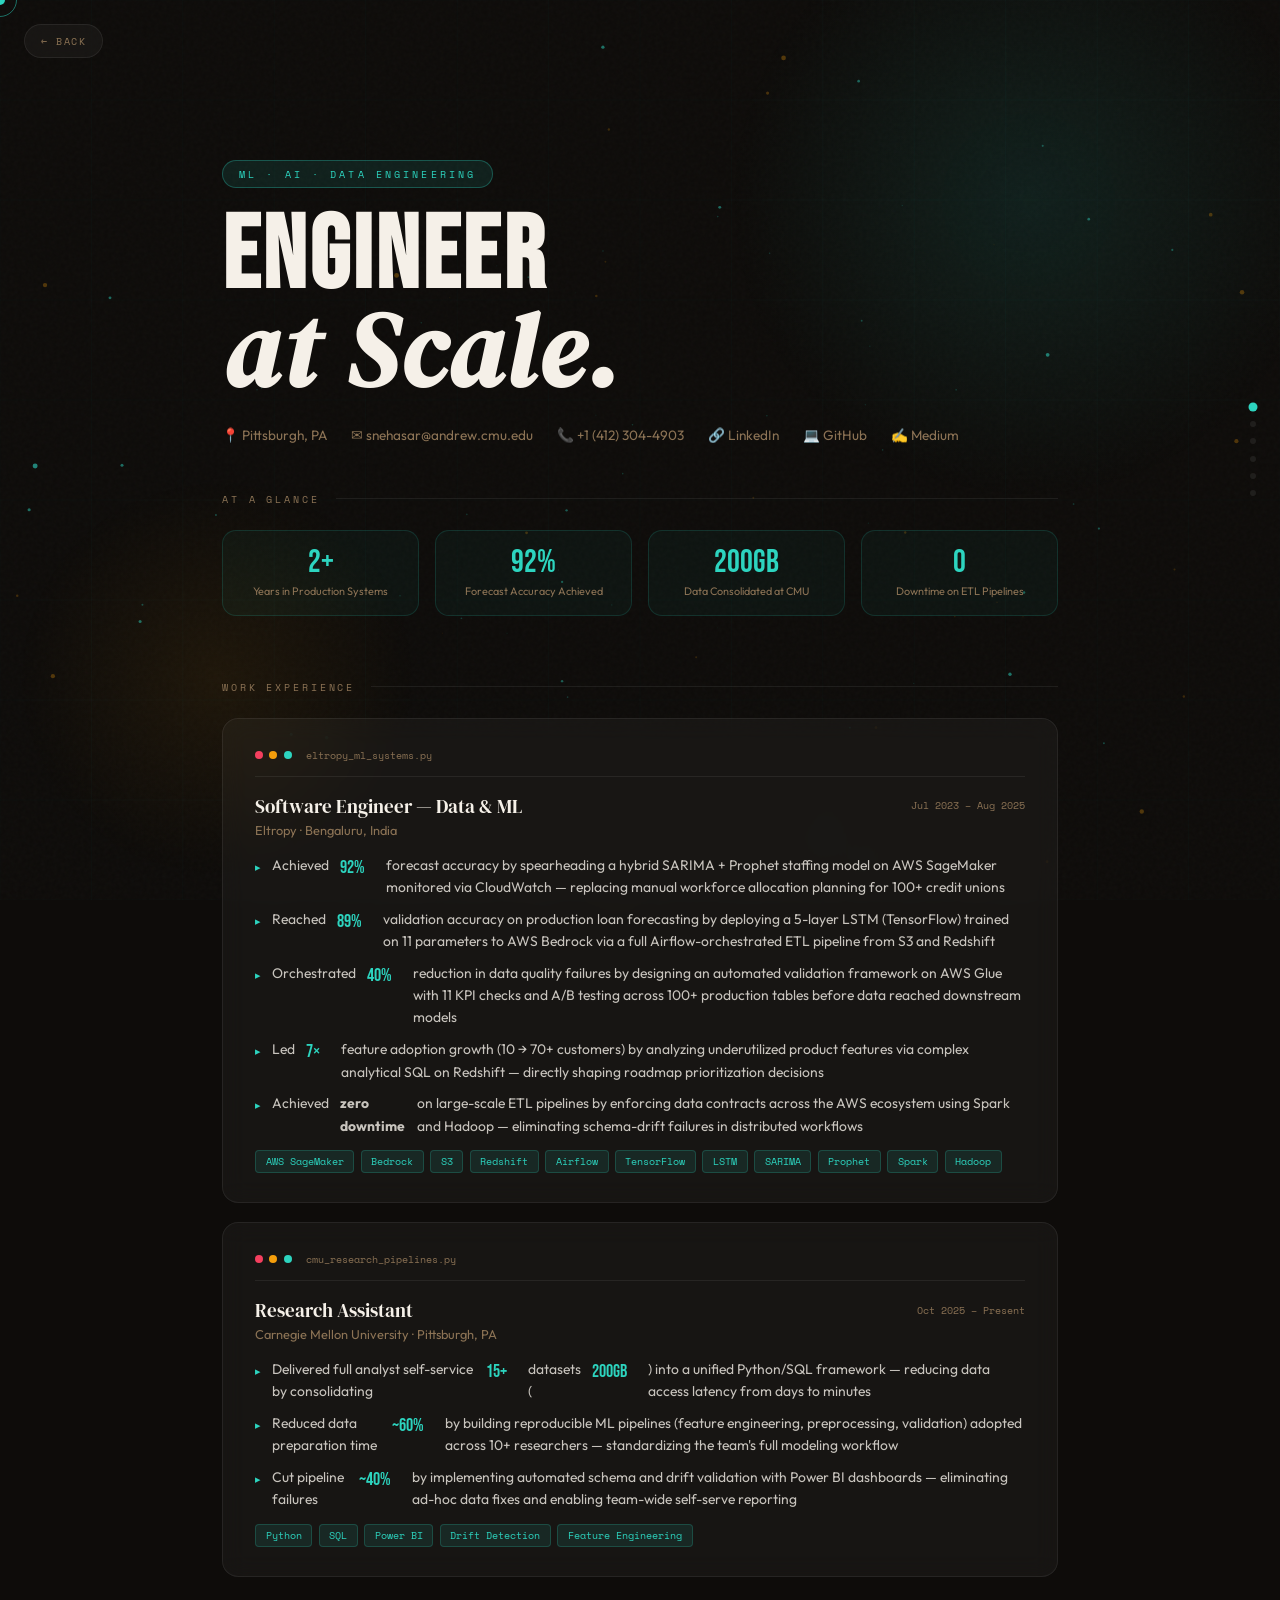
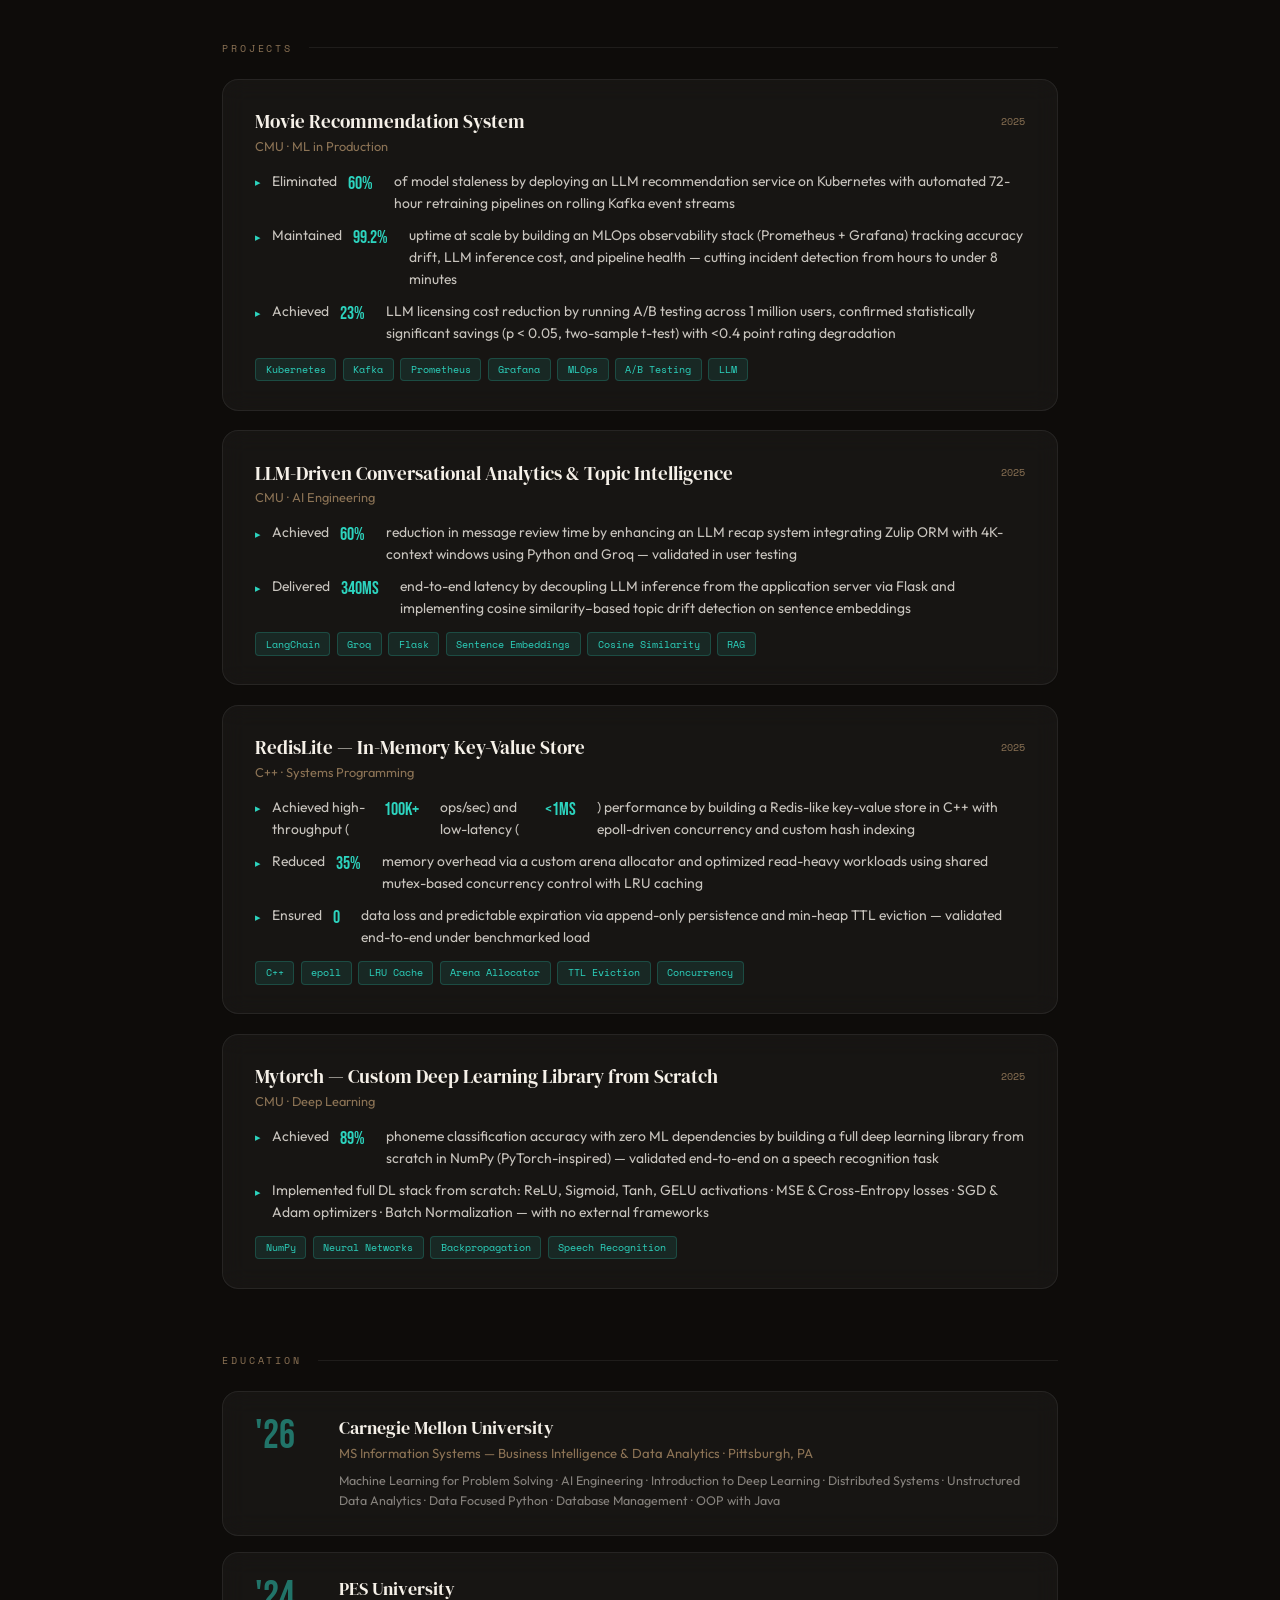
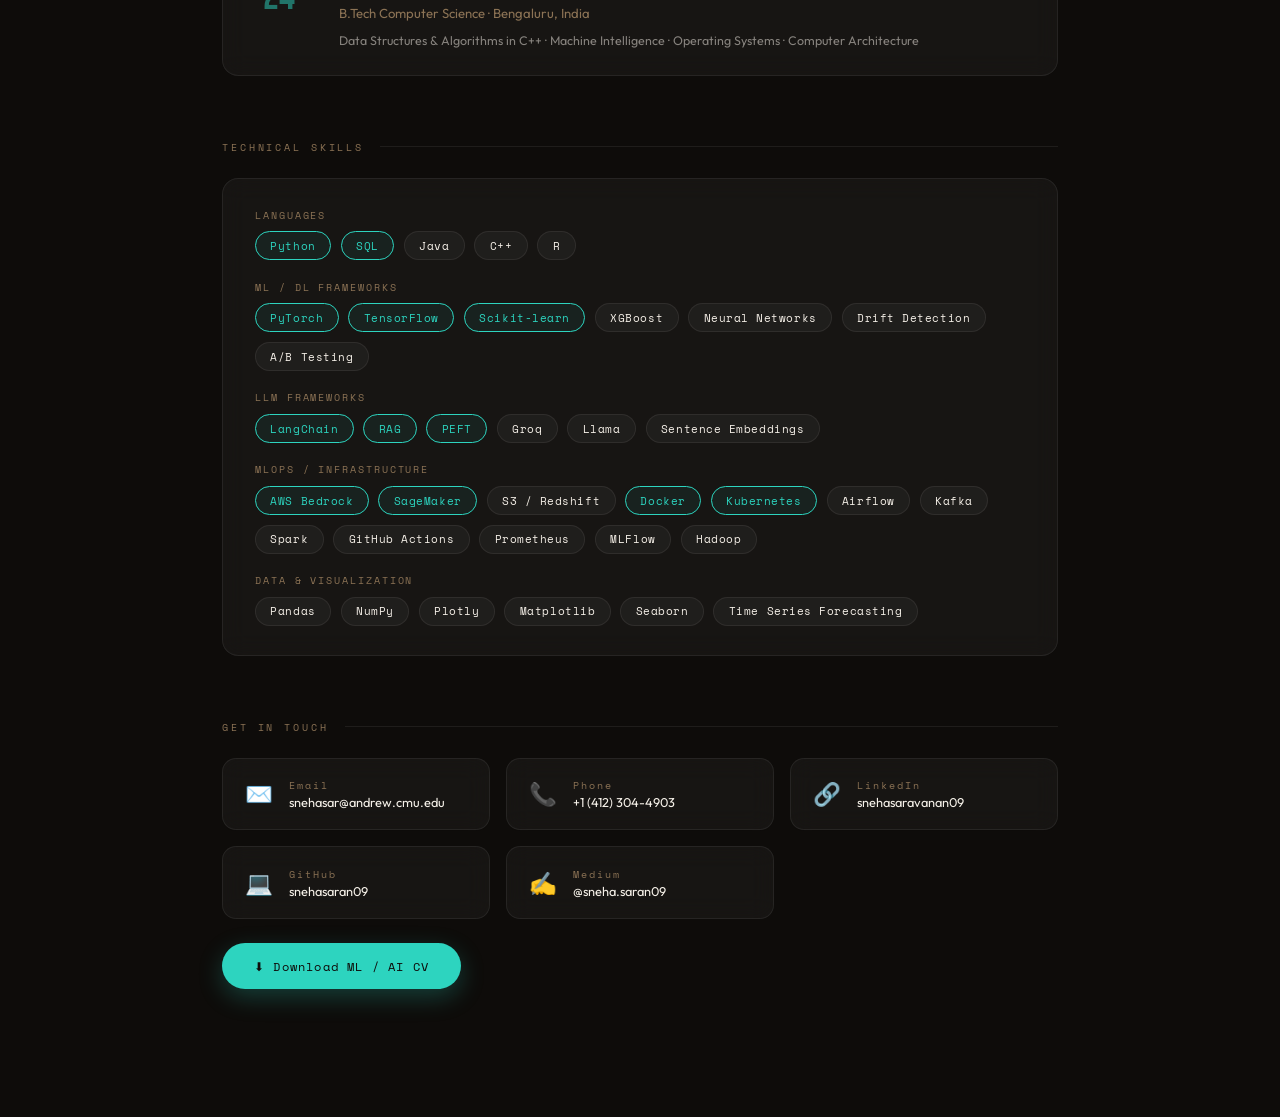
==== ml.html @ 9f6266c5 "Initial commit of my portfolio and the related files" ====
<!DOCTYPE html>
<html lang="en">
<head>
  <meta charset="UTF-8" />
  <meta name="viewport" content="width=device-width, initial-scale=1.0" />
  <title>Sneha Saravanan — ML / AI / Data</title>
  <link rel="preconnect" href="https://fonts.googleapis.com">
  <link href="https://fonts.googleapis.com/css2?family=Bebas+Neue&family=DM+Serif+Display:ital@0;1&family=Space+Mono:wght@400;700&family=Outfit:wght@300;400;500;600&display=swap" rel="stylesheet">
  <link rel="stylesheet" href="css/shared.css">
  <style>
    :root {
      --accent: #2DD4BF;
      --accent-bg: rgba(45,212,191,0.07);
      --accent-glow: rgba(45,212,191,0.2);
    }
    .cursor { background: var(--accent); }
    .cursor-ring { color: var(--accent); }
    .back-btn:hover { color: var(--accent); border-color: var(--accent); }
    .hero-meta a:hover { color: var(--accent); }
    .contact-card:hover { border-color: var(--accent); box-shadow: 0 8px 30px var(--accent-glow); }
    .card:hover { border-color: rgba(45,212,191,0.2); box-shadow: 0 12px 40px rgba(45,212,191,0.07); }
    .page-tag { background: rgba(45,212,191,0.1); color: var(--accent); border: 1px solid rgba(45,212,191,0.3); }
    .download-btn { background: var(--accent); color: #0E0C0A; box-shadow: 0 8px 24px rgba(45,212,191,0.25); }
    .download-btn:hover { box-shadow: 0 16px 40px rgba(45,212,191,0.35); }

    /* Code-style badges */
    .tech-tag {
      font-family: 'Space Mono', monospace;
      font-size: 0.62rem; padding: 0.2rem 0.6rem;
      border-radius: 4px;
      background: rgba(45,212,191,0.1);
      color: var(--accent);
      border: 1px solid rgba(45,212,191,0.2);
    }
    .tech-tags { display: flex; flex-wrap: wrap; gap: 0.4rem; margin-top: 0.8rem; }

    /* Stat row */
    .stat-row { display: flex; flex-wrap: wrap; gap: 1rem; margin-bottom: 1.5rem; }
    .stat-box {
      flex: 1; min-width: 110px;
      padding: 1rem 1.2rem;
      border: 1px solid rgba(45,212,191,0.15);
      border-radius: 14px;
      background: rgba(45,212,191,0.04);
      text-align: center;
    }
    .stat-num { font-family: 'Bebas Neue', sans-serif; font-size: 2rem; color: var(--accent); line-height: 1; }
    .stat-lbl { font-size: 0.68rem; color: var(--warm-mid); margin-top: 0.3rem; line-height: 1.4; }

    /* Terminal-style card header */
    .terminal-bar {
      display: flex; align-items: center; gap: 0.4rem;
      margin-bottom: 1rem; padding-bottom: 0.8rem;
      border-bottom: 1px solid var(--glass-border);
    }
    .t-dot { width: 8px; height: 8px; border-radius: 50%; }
    .t-dot.r { background: #F43F5E; }
    .t-dot.y { background: #F59E0B; }
    .t-dot.g { background: #2DD4BF; }
    .t-label { font-family: 'Space Mono', monospace; font-size: 0.62rem; color: var(--warm-mid); margin-left: 0.5rem; }

    /* Accuracy bar */
    .accuracy-bar {
      margin-top: 0.6rem;
      display: flex; align-items: center; gap: 0.8rem;
    }
    .bar-track {
      flex: 1; height: 4px; border-radius: 100px;
      background: rgba(255,255,255,0.06); overflow: hidden;
    }
    .bar-fill {
      height: 100%; border-radius: 100px;
      background: linear-gradient(90deg, #2DD4BF, #F59E0B);
      animation: fillBar 1.5s 0.5s both;
    }
    @keyframes fillBar { from { width: 0%; } }
    .bar-pct { font-family: 'Bebas Neue', sans-serif; font-size: 1.1rem; color: var(--accent); white-space: nowrap; }
  </style>
</head>
<body>

<div class="cursor" id="cursor"></div>
<div class="cursor-ring" id="cursor-ring"></div>
<canvas id="bg-canvas"></canvas>
<div class="noise"></div>

<a href="index.html" class="back-btn">← Back</a>

<nav class="page-nav" id="page-nav">
  <div class="nav-dot active" data-section="hero"></div>
  <div class="nav-dot" data-section="experience"></div>
  <div class="nav-dot" data-section="projects"></div>
  <div class="nav-dot" data-section="education"></div>
  <div class="nav-dot" data-section="skills"></div>
  <div class="nav-dot" data-section="contact"></div>
</nav>

<main>

  <!-- HERO -->
  <section id="hero" class="page-hero">
    <span class="page-tag">ML · AI · Data Engineering</span>
    <h1>Engineer<br/><em>at Scale.</em></h1>
    <div class="hero-meta">
      <span>📍 Pittsburgh, PA</span>
      <a href="mailto:snehasar@andrew.cmu.edu">✉ snehasar@andrew.cmu.edu</a>
      <a href="tel:+14123044903">📞 +1 (412) 304-4903</a>
      <a href="https://www.linkedin.com/in/snehasaravanan09/" target="_blank">🔗 LinkedIn</a>
      <a href="https://github.com/snehasaran09" target="_blank">💻 GitHub</a>
      <a href="https://medium.com/@sneha.saran09" target="_blank">✍️ Medium</a>
    </div>
  </section>

  <!-- SNAPSHOT -->
  <section class="section observe">
    <div class="section-label">At a Glance</div>
    <div class="stat-row">
      <div class="stat-box"><div class="stat-num">2+</div><div class="stat-lbl">Years in Production Systems</div></div>
      <div class="stat-box"><div class="stat-num">92%</div><div class="stat-lbl">Forecast Accuracy Achieved</div></div>
      <div class="stat-box"><div class="stat-num">200GB</div><div class="stat-lbl">Data Consolidated at CMU</div></div>
      <div class="stat-box"><div class="stat-num">0</div><div class="stat-lbl">Downtime on ETL Pipelines</div></div>
    </div>
  </section>

  <!-- EXPERIENCE -->
  <section id="experience" class="section observe">
    <div class="section-label">Work Experience</div>

    <div class="card">
      <div class="terminal-bar">
        <div class="t-dot r"></div><div class="t-dot y"></div><div class="t-dot g"></div>
        <span class="t-label">eltropy_ml_systems.py</span>
      </div>
      <div class="card-header">
        <div>
          <div class="card-title">Software Engineer — Data & ML</div>
          <div class="card-sub">Eltropy · Bengaluru, India</div>
        </div>
        <div class="card-date">Jul 2023 – Aug 2025</div>
      </div>
      <ul>
        <li>Achieved <span class="metric">92%</span> forecast accuracy by spearheading a hybrid SARIMA + Prophet staffing model on AWS SageMaker monitored via CloudWatch — replacing manual workforce allocation planning for 100+ credit unions</li>
        <li>Reached <span class="metric">89%</span> validation accuracy on production loan forecasting by deploying a 5-layer LSTM (TensorFlow) trained on 11 parameters to AWS Bedrock via a full Airflow-orchestrated ETL pipeline from S3 and Redshift</li>
        <li>Orchestrated <span class="metric">40%</span> reduction in data quality failures by designing an automated validation framework on AWS Glue with 11 KPI checks and A/B testing across 100+ production tables before data reached downstream models</li>
        <li>Led <span class="metric">7×</span> feature adoption growth (10 → 70+ customers) by analyzing underutilized product features via complex analytical SQL on Redshift — directly shaping roadmap prioritization decisions</li>
        <li>Achieved <strong>zero downtime</strong> on large-scale ETL pipelines by enforcing data contracts across the AWS ecosystem using Spark and Hadoop — eliminating schema-drift failures in distributed workflows</li>
      </ul>
      <div class="tech-tags">
        <span class="tech-tag">AWS SageMaker</span>
        <span class="tech-tag">Bedrock</span>
        <span class="tech-tag">S3</span>
        <span class="tech-tag">Redshift</span>
        <span class="tech-tag">Airflow</span>
        <span class="tech-tag">TensorFlow</span>
        <span class="tech-tag">LSTM</span>
        <span class="tech-tag">SARIMA</span>
        <span class="tech-tag">Prophet</span>
        <span class="tech-tag">Spark</span>
        <span class="tech-tag">Hadoop</span>
      </div>
    </div>

    <div class="card">
      <div class="terminal-bar">
        <div class="t-dot r"></div><div class="t-dot y"></div><div class="t-dot g"></div>
        <span class="t-label">cmu_research_pipelines.py</span>
      </div>
      <div class="card-header">
        <div>
          <div class="card-title">Research Assistant</div>
          <div class="card-sub">Carnegie Mellon University · Pittsburgh, PA</div>
        </div>
        <div class="card-date">Oct 2025 – Present</div>
      </div>
      <ul>
        <li>Delivered full analyst self-service by consolidating <span class="metric">15+</span> datasets (<span class="metric">200GB</span>) into a unified Python/SQL framework — reducing data access latency from days to minutes</li>
        <li>Reduced data preparation time <span class="metric">~60%</span> by building reproducible ML pipelines (feature engineering, preprocessing, validation) adopted across 10+ researchers — standardizing the team's full modeling workflow</li>
        <li>Cut pipeline failures <span class="metric">~40%</span> by implementing automated schema and drift validation with Power BI dashboards — eliminating ad-hoc data fixes and enabling team-wide self-serve reporting</li>
      </ul>
      <div class="tech-tags">
        <span class="tech-tag">Python</span>
        <span class="tech-tag">SQL</span>
        <span class="tech-tag">Power BI</span>
        <span class="tech-tag">Drift Detection</span>
        <span class="tech-tag">Feature Engineering</span>
      </div>
    </div>
  </section>

  <!-- PROJECTS -->
  <section id="projects" class="section observe">
    <div class="section-label">Projects</div>

    <div class="card">
      <div class="card-header">
        <div>
          <div class="card-title">Movie Recommendation System</div>
          <div class="card-sub">CMU · ML in Production</div>
        </div>
        <div class="card-date">2025</div>
      </div>
      <ul>
        <li>Eliminated <span class="metric">60%</span> of model staleness by deploying an LLM recommendation service on Kubernetes with automated 72-hour retraining pipelines on rolling Kafka event streams</li>
        <li>Maintained <span class="metric">99.2%</span> uptime at scale by building an MLOps observability stack (Prometheus + Grafana) tracking accuracy drift, LLM inference cost, and pipeline health — cutting incident detection from hours to under 8 minutes</li>
        <li>Achieved <span class="metric">23%</span> LLM licensing cost reduction by running A/B testing across 1 million users, confirmed statistically significant savings (p &lt; 0.05, two-sample t-test) with &lt;0.4 point rating degradation</li>
      </ul>
      <div class="tech-tags">
        <span class="tech-tag">Kubernetes</span>
        <span class="tech-tag">Kafka</span>
        <span class="tech-tag">Prometheus</span>
        <span class="tech-tag">Grafana</span>
        <span class="tech-tag">MLOps</span>
        <span class="tech-tag">A/B Testing</span>
        <span class="tech-tag">LLM</span>
      </div>
    </div>

    <div class="card">
      <div class="card-header">
        <div>
          <div class="card-title">LLM-Driven Conversational Analytics & Topic Intelligence</div>
          <div class="card-sub">CMU · AI Engineering</div>
        </div>
        <div class="card-date">2025</div>
      </div>
      <ul>
        <li>Achieved <span class="metric">60%</span> reduction in message review time by enhancing an LLM recap system integrating Zulip ORM with 4K-context windows using Python and Groq — validated in user testing</li>
        <li>Delivered <span class="metric">340ms</span> end-to-end latency by decoupling LLM inference from the application server via Flask and implementing cosine similarity–based topic drift detection on sentence embeddings</li>
      </ul>
      <div class="tech-tags">
        <span class="tech-tag">LangChain</span>
        <span class="tech-tag">Groq</span>
        <span class="tech-tag">Flask</span>
        <span class="tech-tag">Sentence Embeddings</span>
        <span class="tech-tag">Cosine Similarity</span>
        <span class="tech-tag">RAG</span>
      </div>
    </div>

    <div class="card">
      <div class="card-header">
        <div>
          <div class="card-title">RedisLite — In-Memory Key-Value Store</div>
          <div class="card-sub">C++ · Systems Programming</div>
        </div>
        <div class="card-date">2025</div>
      </div>
      <ul>
        <li>Achieved high-throughput (<span class="metric">100K+</span> ops/sec) and low-latency (<span class="metric">&lt;1ms</span>) performance by building a Redis-like key-value store in C++ with epoll-driven concurrency and custom hash indexing</li>
        <li>Reduced <span class="metric">35%</span> memory overhead via a custom arena allocator and optimized read-heavy workloads using shared mutex-based concurrency control with LRU caching</li>
        <li>Ensured <span class="metric">0</span> data loss and predictable expiration via append-only persistence and min-heap TTL eviction — validated end-to-end under benchmarked load</li>
      </ul>
      <div class="tech-tags">
        <span class="tech-tag">C++</span>
        <span class="tech-tag">epoll</span>
        <span class="tech-tag">LRU Cache</span>
        <span class="tech-tag">Arena Allocator</span>
        <span class="tech-tag">TTL Eviction</span>
        <span class="tech-tag">Concurrency</span>
      </div>
    </div>

    <div class="card">
      <div class="card-header">
        <div>
          <div class="card-title">Mytorch — Custom Deep Learning Library from Scratch</div>
          <div class="card-sub">CMU · Deep Learning</div>
        </div>
        <div class="card-date">2025</div>
      </div>
      <ul>
        <li>Achieved <span class="metric">89%</span> phoneme classification accuracy with zero ML dependencies by building a full deep learning library from scratch in NumPy (PyTorch-inspired) — validated end-to-end on a speech recognition task</li>
        <li>Implemented full DL stack from scratch: ReLU, Sigmoid, Tanh, GELU activations · MSE & Cross-Entropy losses · SGD & Adam optimizers · Batch Normalization — with no external frameworks</li>
      </ul>
      <div class="tech-tags">
        <span class="tech-tag">NumPy</span>
        <span class="tech-tag">Neural Networks</span>
        <span class="tech-tag">Backpropagation</span>
        <span class="tech-tag">Speech Recognition</span>
      </div>
    </div>
  </section>

  <!-- EDUCATION -->
  <section id="education" class="section observe">
    <div class="section-label">Education</div>

    <div class="edu-card">
      <div class="edu-year">'26</div>
      <div class="edu-body">
        <div class="edu-school">Carnegie Mellon University</div>
        <div class="edu-degree">MS Information Systems — Business Intelligence & Data Analytics · Pittsburgh, PA</div>
        <div class="edu-courses">Machine Learning for Problem Solving · AI Engineering · Introduction to Deep Learning · Distributed Systems · Unstructured Data Analytics · Data Focused Python · Database Management · OOP with Java</div>
      </div>
    </div>

    <div class="edu-card">
      <div class="edu-year">'24</div>
      <div class="edu-body">
        <div class="edu-school">PES University</div>
        <div class="edu-degree">B.Tech Computer Science · Bengaluru, India</div>
        <div class="edu-courses">Data Structures & Algorithms in C++ · Machine Intelligence · Operating Systems · Computer Architecture</div>
      </div>
    </div>
  </section>

  <!-- SKILLS -->
  <section id="skills" class="section observe">
    <div class="section-label">Technical Skills</div>
    <div class="card">
      <div style="display:flex; flex-direction:column; gap:1.2rem;">
        <div>
          <div style="font-family:'Space Mono',monospace; font-size:0.6rem; letter-spacing:0.2em; color:var(--warm-mid); margin-bottom:0.6rem;">LANGUAGES</div>
          <div class="skills-grid">
            <span class="pill highlight">Python</span>
            <span class="pill highlight">SQL</span>
            <span class="pill">Java</span>
            <span class="pill">C++</span>
            <span class="pill">R</span>
          </div>
        </div>
        <div>
          <div style="font-family:'Space Mono',monospace; font-size:0.6rem; letter-spacing:0.2em; color:var(--warm-mid); margin-bottom:0.6rem;">ML / DL FRAMEWORKS</div>
          <div class="skills-grid">
            <span class="pill highlight">PyTorch</span>
            <span class="pill highlight">TensorFlow</span>
            <span class="pill highlight">Scikit-learn</span>
            <span class="pill">XGBoost</span>
            <span class="pill">Neural Networks</span>
            <span class="pill">Drift Detection</span>
            <span class="pill">A/B Testing</span>
          </div>
        </div>
        <div>
          <div style="font-family:'Space Mono',monospace; font-size:0.6rem; letter-spacing:0.2em; color:var(--warm-mid); margin-bottom:0.6rem;">LLM FRAMEWORKS</div>
          <div class="skills-grid">
            <span class="pill highlight">LangChain</span>
            <span class="pill highlight">RAG</span>
            <span class="pill highlight">PEFT</span>
            <span class="pill">Groq</span>
            <span class="pill">Llama</span>
            <span class="pill">Sentence Embeddings</span>
          </div>
        </div>
        <div>
          <div style="font-family:'Space Mono',monospace; font-size:0.6rem; letter-spacing:0.2em; color:var(--warm-mid); margin-bottom:0.6rem;">MLOPS / INFRASTRUCTURE</div>
          <div class="skills-grid">
            <span class="pill highlight">AWS Bedrock</span>
            <span class="pill highlight">SageMaker</span>
            <span class="pill">S3 / Redshift</span>
            <span class="pill highlight">Docker</span>
            <span class="pill highlight">Kubernetes</span>
            <span class="pill">Airflow</span>
            <span class="pill">Kafka</span>
            <span class="pill">Spark</span>
            <span class="pill">GitHub Actions</span>
            <span class="pill">Prometheus</span>
            <span class="pill">MLFlow</span>
            <span class="pill">Hadoop</span>
          </div>
        </div>
        <div>
          <div style="font-family:'Space Mono',monospace; font-size:0.6rem; letter-spacing:0.2em; color:var(--warm-mid); margin-bottom:0.6rem;">DATA & VISUALIZATION</div>
          <div class="skills-grid">
            <span class="pill">Pandas</span>
            <span class="pill">NumPy</span>
            <span class="pill">Plotly</span>
            <span class="pill">Matplotlib</span>
            <span class="pill">Seaborn</span>
            <span class="pill">Time Series Forecasting</span>
          </div>
        </div>
      </div>
    </div>
  </section>

  <!-- CONTACT -->
  <section id="contact" class="section observe">
    <div class="section-label">Get In Touch</div>
    <div class="contact-grid">
      <a href="mailto:snehasar@andrew.cmu.edu" class="contact-card">
        <span class="contact-icon">✉️</span>
        <div class="contact-info">
          <span class="contact-label">Email</span>
          <span class="contact-value">snehasar@andrew.cmu.edu</span>
        </div>
      </a>
      <a href="tel:+14123044903" class="contact-card">
        <span class="contact-icon">📞</span>
        <div class="contact-info">
          <span class="contact-label">Phone</span>
          <span class="contact-value">+1 (412) 304-4903</span>
        </div>
      </a>
      <a href="https://www.linkedin.com/in/snehasaravanan09/" target="_blank" class="contact-card">
        <span class="contact-icon">🔗</span>
        <div class="contact-info">
          <span class="contact-label">LinkedIn</span>
          <span class="contact-value">snehasaravanan09</span>
        </div>
      </a>
      <a href="https://github.com/snehasaran09" target="_blank" class="contact-card">
        <span class="contact-icon">💻</span>
        <div class="contact-info">
          <span class="contact-label">GitHub</span>
          <span class="contact-value">snehasaran09</span>
        </div>
      </a>
      <a href="https://medium.com/@sneha.saran09" target="_blank" class="contact-card">
        <span class="contact-icon">✍️</span>
        <div class="contact-info">
          <span class="contact-label">Medium</span>
          <span class="contact-value">@sneha.saran09</span>
        </div>
      </a>
    </div>
    <a href="assets/Sneha_Saravanan_ML.pdf" download class="download-btn">
      ⬇ Download ML / AI CV
    </a>
  </section>

</main>

<script src="js/shared.js"></script>
<script>
  initPage('#2DD4BF', 'rgba(45,212,191,0.1)');
</script>
</body>
</html>
---- css/shared.css ----
/* shared.css – used by both product.html and ml.html */
*, *::before, *::after { margin: 0; padding: 0; box-sizing: border-box; }

:root {
  --ink: #0E0C0A;
  --ink2: #161310;
  --cream: #F5F0E8;
  --warm-mid: #8C7355;
  --glass: rgba(255,255,255,0.04);
  --glass-border: rgba(255,255,255,0.07);
}

html { scroll-behavior: smooth; }

body {
  background: var(--ink);
  color: var(--cream);
  font-family: 'Outfit', sans-serif;
  cursor: none;
  overflow-x: hidden;
}

/* CURSOR */
.cursor { position: fixed; z-index: 9999; width: 10px; height: 10px; border-radius: 50%; pointer-events: none; transition: transform 0.1s, background 0.2s; transform: translate(-50%,-50%); }
.cursor-ring { position: fixed; z-index: 9998; width: 34px; height: 34px; border-radius: 50%; border: 1.5px solid currentColor; pointer-events: none; transition: transform 0.3s ease, width 0.2s, height 0.2s; transform: translate(-50%,-50%); opacity: 0.5; }

/* BACK BUTTON */
.back-btn {
  position: fixed; top: 1.5rem; left: 1.5rem; z-index: 100;
  display: flex; align-items: center; gap: 0.5rem;
  font-family: 'Space Mono', monospace; font-size: 0.65rem;
  letter-spacing: 0.15em; text-transform: uppercase;
  color: var(--warm-mid); text-decoration: none;
  padding: 0.5rem 1rem;
  border: 1px solid var(--glass-border);
  border-radius: 100px;
  backdrop-filter: blur(12px);
  background: var(--glass);
  transition: color 0.2s, border-color 0.2s, transform 0.2s;
}
.back-btn:hover { transform: translateX(-3px); }

/* CANVAS */
#bg-canvas { position: fixed; top: 0; left: 0; width: 100%; height: 100%; z-index: 0; pointer-events: none; }
.noise { position: fixed; inset: 0; z-index: 1; opacity: 0.025; background-image: url("data:image/svg+xml,%3Csvg viewBox='0 0 256 256' xmlns='http://www.w3.org/2000/svg'%3E%3Cfilter id='n'%3E%3CfeTurbulence type='fractalNoise' baseFrequency='0.9' numOctaves='4' stitchTiles='stitch'/%3E%3C/filter%3E%3Crect width='100%25' height='100%25' filter='url(%23n)'/%3E%3C/svg%3E"); pointer-events: none; }

/* MAIN LAYOUT */
main {
  position: relative; z-index: 2;
  max-width: 900px;
  margin: 0 auto;
  padding: 6rem 2rem 4rem;
}

/* HERO */
.page-hero {
  padding: 4rem 0 3rem;
  opacity: 0; transform: translateY(30px);
  animation: fadeUp 0.8s 0.1s forwards;
}
.page-tag {
  font-family: 'Space Mono', monospace;
  font-size: 0.65rem; letter-spacing: 0.3em;
  text-transform: uppercase;
  padding: 0.3rem 1rem;
  border-radius: 100px;
  display: inline-block; margin-bottom: 1.5rem;
}
.page-hero h1 {
  font-family: 'Bebas Neue', sans-serif;
  font-size: clamp(3.5rem, 8vw, 7rem);
  line-height: 0.9; letter-spacing: 0.03em;
  color: var(--cream);
}
.page-hero h1 em {
  font-style: italic;
  font-family: 'DM Serif Display', serif;
}
.hero-meta {
  margin-top: 1.5rem;
  font-size: 0.85rem; color: var(--warm-mid);
  display: flex; flex-wrap: wrap; gap: 1.5rem;
  align-items: center;
}
.hero-meta a {
  color: inherit; text-decoration: none;
  transition: color 0.2s;
  display: flex; align-items: center; gap: 0.35rem;
}

/* SECTION */
.section { margin-bottom: 4rem; opacity: 0; transform: translateY(24px); }
.section.visible { animation: fadeUp 0.7s forwards; }
@keyframes fadeUp {
  to { opacity: 1; transform: translateY(0); }
}

.section-label {
  font-family: 'Space Mono', monospace;
  font-size: 0.6rem; letter-spacing: 0.3em; text-transform: uppercase;
  color: var(--warm-mid); margin-bottom: 1.5rem;
  display: flex; align-items: center; gap: 1rem;
}
.section-label::after {
  content: ''; flex: 1; height: 1px;
  background: var(--glass-border);
}

/* CARDS */
.card {
  background: var(--glass);
  border: 1px solid var(--glass-border);
  border-radius: 16px;
  padding: 1.8rem 2rem;
  margin-bottom: 1.2rem;
  backdrop-filter: blur(12px);
  transition: border-color 0.3s, transform 0.3s, box-shadow 0.3s;
  position: relative; overflow: hidden;
}
.card::before {
  content: '';
  position: absolute; top: 0; left: 0; right: 0; height: 1px;
  background: linear-gradient(90deg, transparent, var(--accent), transparent);
  opacity: 0; transition: opacity 0.3s;
}
.card:hover::before { opacity: 1; }
.card:hover { transform: translateY(-3px); }

.card-header {
  display: flex; justify-content: space-between; align-items: flex-start;
  gap: 1rem; margin-bottom: 1rem; flex-wrap: wrap;
}
.card-title {
  font-family: 'DM Serif Display', serif;
  font-size: 1.2rem; color: var(--cream);
}
.card-sub {
  font-size: 0.8rem; color: var(--warm-mid); margin-top: 0.2rem;
}
.card-date {
  font-family: 'Space Mono', monospace;
  font-size: 0.65rem; color: var(--warm-mid);
  white-space: nowrap; padding-top: 0.3rem;
}
.card ul {
  list-style: none; display: flex; flex-direction: column; gap: 0.6rem;
}
.card ul li {
  font-size: 0.87rem; line-height: 1.6; color: rgba(245,240,232,0.8);
  display: flex; gap: 0.7rem; align-items: flex-start;
}
.card ul li::before {
  content: '▸';
  color: var(--accent);
  font-size: 0.7rem;
  margin-top: 0.3rem;
  flex-shrink: 0;
}

/* SKILLS PILLS */
.skills-grid { display: flex; flex-wrap: wrap; gap: 0.6rem; }
.pill {
  font-family: 'Space Mono', monospace;
  font-size: 0.68rem; letter-spacing: 0.05em;
  padding: 0.35rem 0.9rem;
  border-radius: 100px;
  border: 1px solid var(--glass-border);
  background: var(--glass);
  color: var(--cream);
  transition: border-color 0.2s, color 0.2s, background 0.2s;
  cursor: default;
}
.pill:hover { border-color: var(--accent); color: var(--accent); background: var(--accent-bg); }
.pill.highlight { border-color: var(--accent); color: var(--accent); background: var(--accent-bg); }

/* PROJECT METRIC */
.metric {
  display: inline-flex; align-items: center; gap: 0.3rem;
  font-family: 'Bebas Neue', sans-serif;
  font-size: 1.1rem;
  color: var(--accent);
  margin-right: 0.6rem;
}

/* CONTACT SECTION */
.contact-grid {
  display: grid;
  grid-template-columns: repeat(auto-fill, minmax(200px, 1fr));
  gap: 1rem;
}
.contact-card {
  display: flex; align-items: center; gap: 1rem;
  padding: 1.2rem 1.4rem;
  border: 1px solid var(--glass-border);
  border-radius: 14px;
  background: var(--glass);
  backdrop-filter: blur(12px);
  text-decoration: none;
  color: var(--cream);
  transition: border-color 0.2s, transform 0.2s, box-shadow 0.3s;
  cursor: none;
}
.contact-card:hover { transform: translateY(-4px); }
.contact-icon { font-size: 1.4rem; flex-shrink: 0; }
.contact-info { display: flex; flex-direction: column; gap: 0.15rem; min-width: 0; }
.contact-label { font-family: 'Space Mono', monospace; font-size: 0.6rem; letter-spacing: 0.2em; color: var(--warm-mid); }
.contact-value { font-size: 0.8rem; color: var(--cream); overflow: hidden; text-overflow: ellipsis; white-space: nowrap; }

/* DOWNLOAD CV */
.download-btn {
  display: inline-flex; align-items: center; gap: 0.6rem;
  padding: 0.9rem 2rem;
  border-radius: 100px;
  font-family: 'Space Mono', monospace;
  font-size: 0.75rem; letter-spacing: 0.1em;
  text-decoration: none; margin-top: 1.5rem;
  transition: transform 0.2s, box-shadow 0.3s;
  cursor: none;
}
.download-btn:hover { transform: translateY(-3px); }

/* EDUCATION */
.edu-card {
  display: flex; gap: 1.5rem; align-items: flex-start;
  padding: 1.5rem 2rem;
  border: 1px solid var(--glass-border);
  border-radius: 16px;
  background: var(--glass);
  margin-bottom: 1rem;
  backdrop-filter: blur(12px);
}
.edu-year {
  font-family: 'Bebas Neue', sans-serif;
  font-size: 2.5rem; line-height: 1;
  color: var(--accent);
  opacity: 0.5; flex-shrink: 0; min-width: 60px;
}
.edu-body { flex: 1; }
.edu-school {
  font-family: 'DM Serif Display', serif;
  font-size: 1.1rem; color: var(--cream);
}
.edu-degree { font-size: 0.82rem; color: var(--warm-mid); margin: 0.3rem 0 0.6rem; }
.edu-courses { font-size: 0.78rem; color: rgba(245,240,232,0.5); line-height: 1.6; }

/* SCROLL OBSERVER */
.observe { opacity: 0; transform: translateY(24px); transition: opacity 0.6s, transform 0.6s; }
.observe.in-view { opacity: 1; transform: none; }

/* NAV */
.page-nav {
  position: fixed; right: 1.5rem; top: 50%;
  transform: translateY(-50%);
  display: flex; flex-direction: column; gap: 0.7rem;
  z-index: 100;
}
.nav-dot {
  width: 6px; height: 6px; border-radius: 50%;
  background: var(--glass-border);
  transition: background 0.2s, transform 0.2s;
  cursor: none;
}
.nav-dot.active { background: var(--accent); transform: scale(1.5); }

@media (max-width: 600px) {
  main { padding: 5rem 1rem 4rem; }
  .page-nav { display: none; }
  .edu-card { flex-direction: column; }
  .edu-year { font-size: 1.8rem; }
}
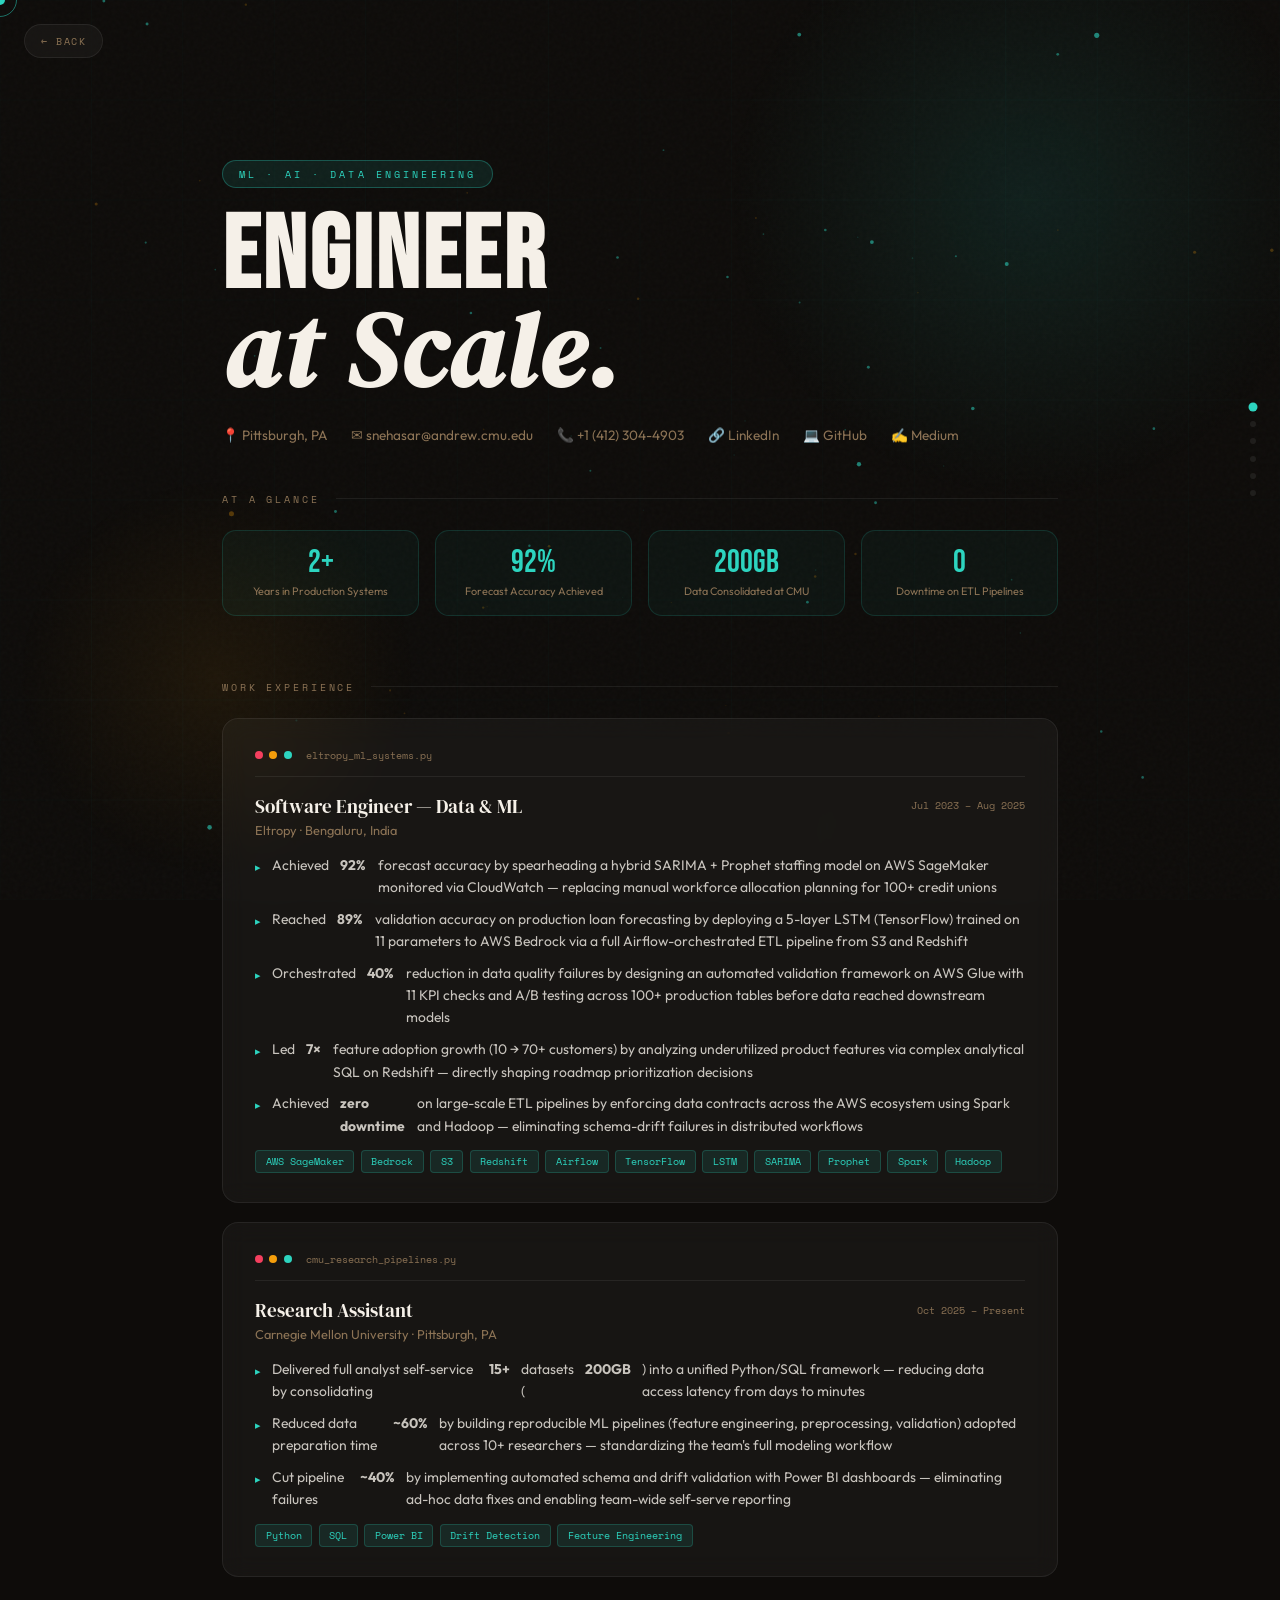
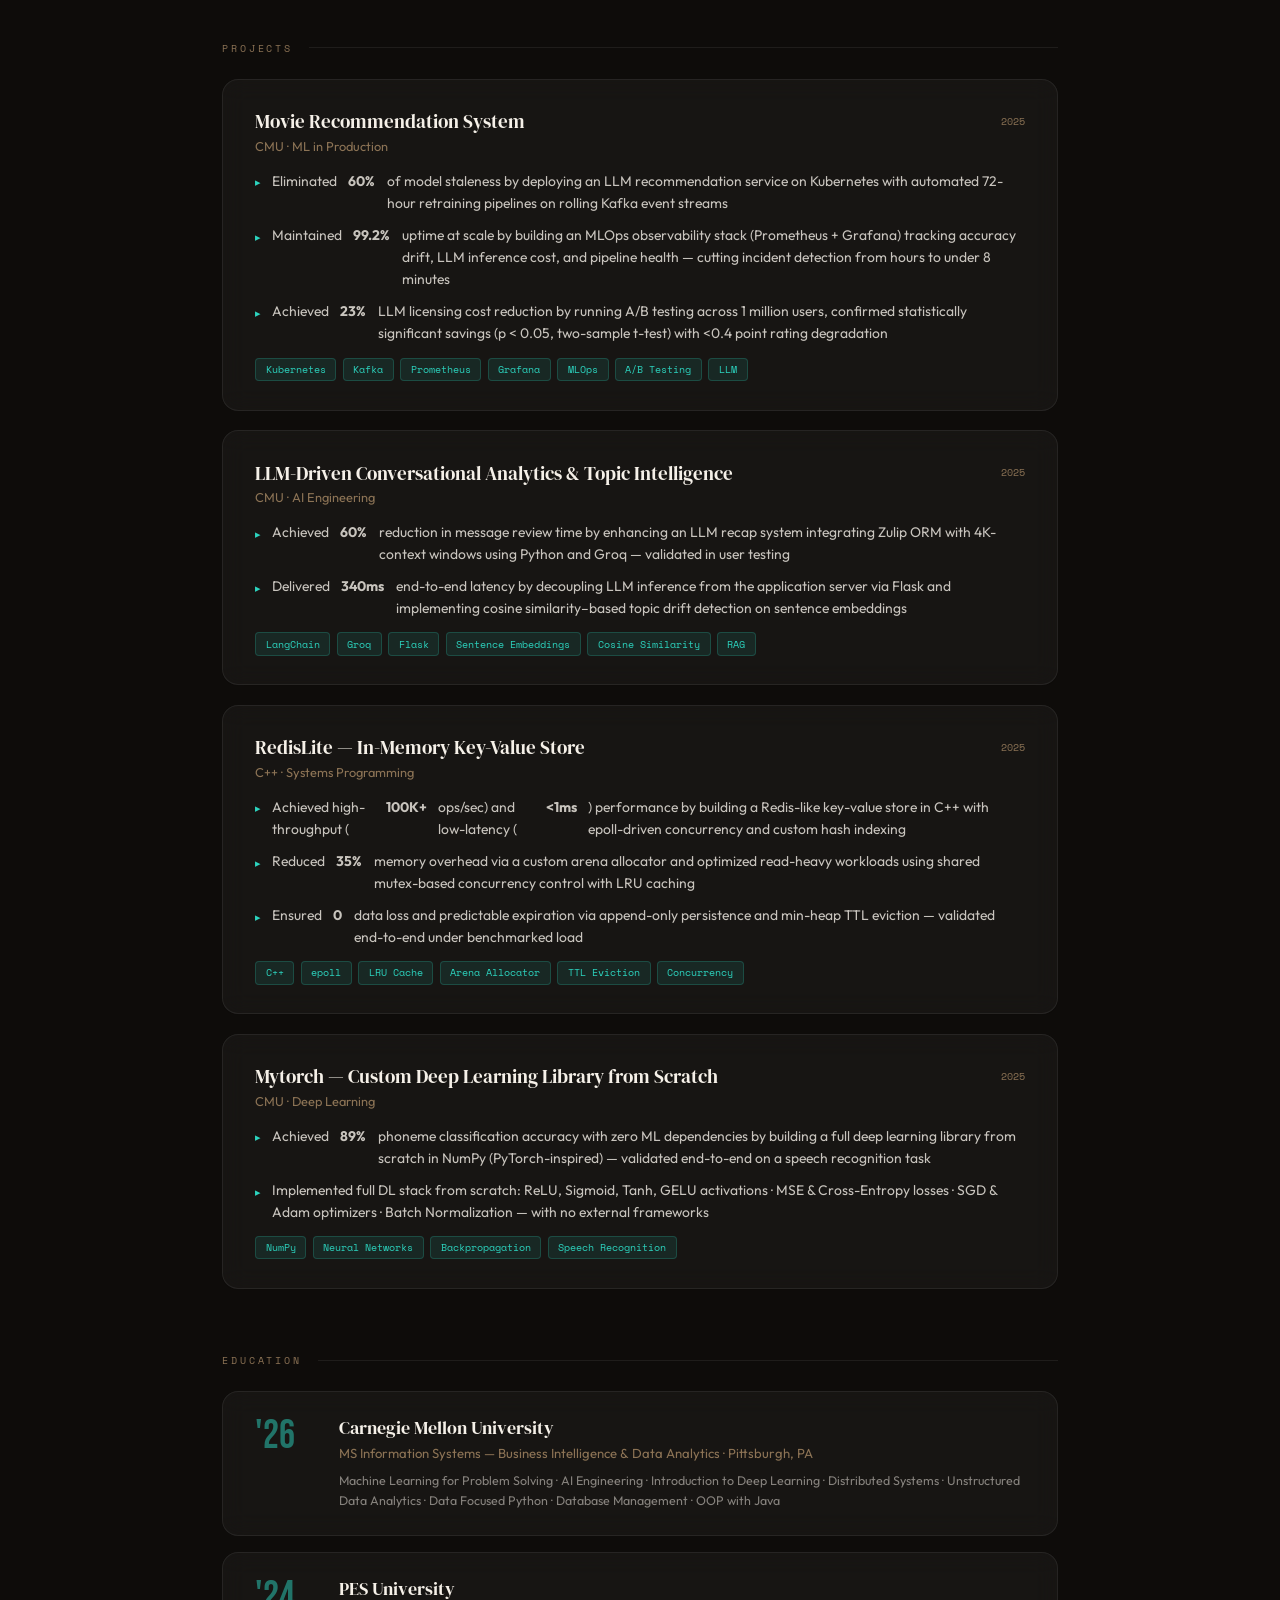
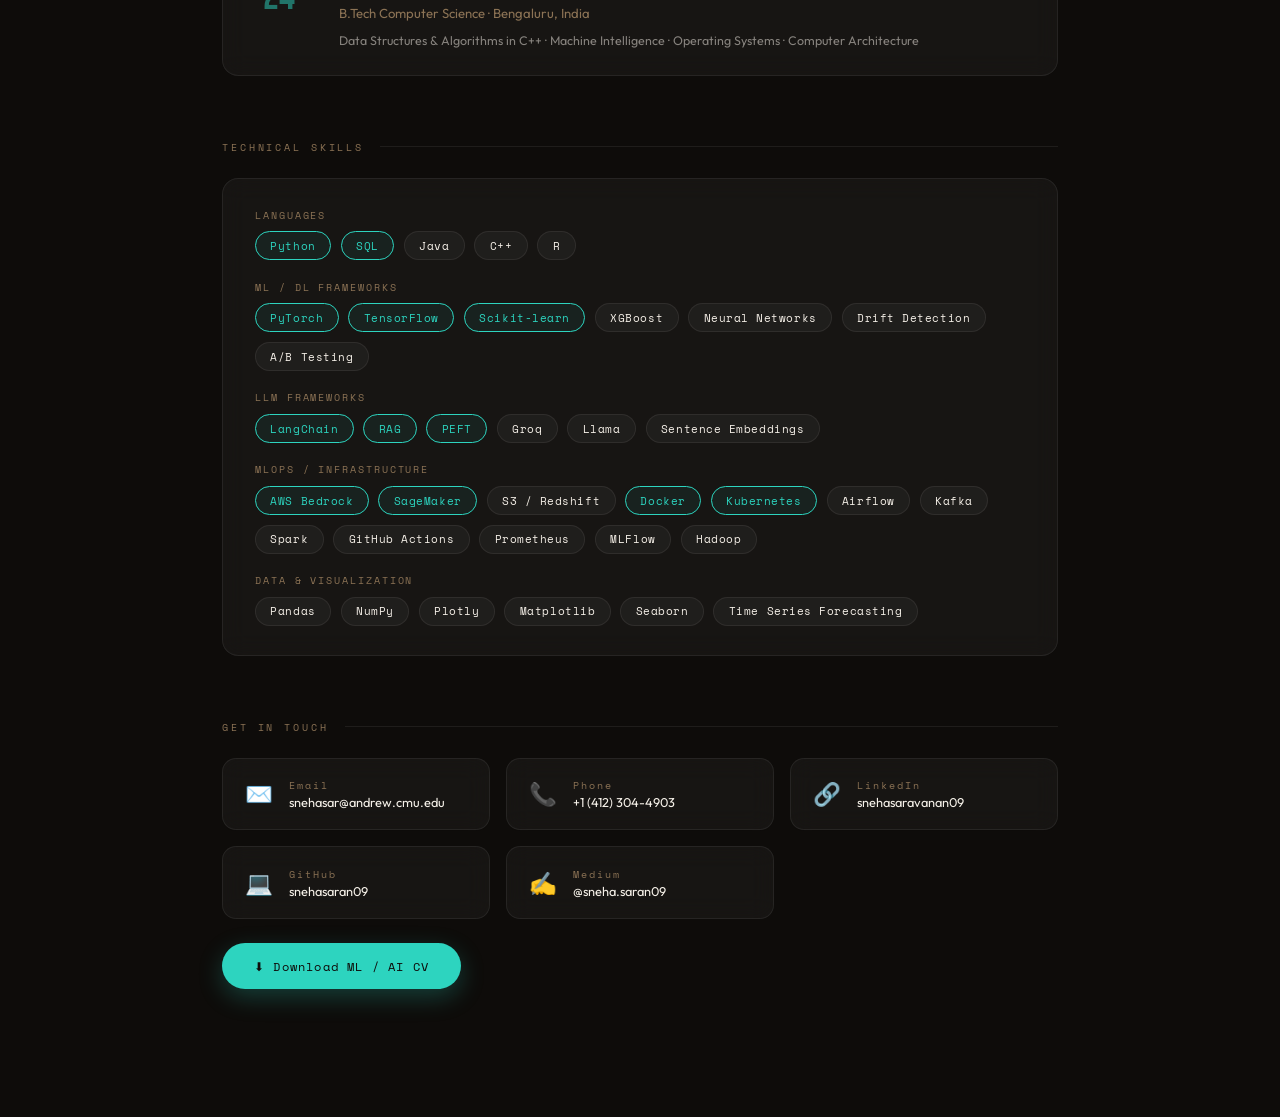
==== commit 2edbe60c: "Update index.html, ml and product contents" ====
--- a/ml.html
+++ b/ml.html
@@ -139,10 +139,10 @@
         <div class="card-date">Jul 2023 – Aug 2025</div>
       </div>
       <ul>
-        <li>Achieved <span class="metric">92%</span> forecast accuracy by spearheading a hybrid SARIMA + Prophet staffing model on AWS SageMaker monitored via CloudWatch — replacing manual workforce allocation planning for 100+ credit unions</li>
-        <li>Reached <span class="metric">89%</span> validation accuracy on production loan forecasting by deploying a 5-layer LSTM (TensorFlow) trained on 11 parameters to AWS Bedrock via a full Airflow-orchestrated ETL pipeline from S3 and Redshift</li>
-        <li>Orchestrated <span class="metric">40%</span> reduction in data quality failures by designing an automated validation framework on AWS Glue with 11 KPI checks and A/B testing across 100+ production tables before data reached downstream models</li>
-        <li>Led <span class="metric">7×</span> feature adoption growth (10 → 70+ customers) by analyzing underutilized product features via complex analytical SQL on Redshift — directly shaping roadmap prioritization decisions</li>
+        <li>Achieved <strong class="hi">92%</strong> forecast accuracy by spearheading a hybrid SARIMA + Prophet staffing model on AWS SageMaker monitored via CloudWatch — replacing manual workforce allocation planning for 100+ credit unions</li>
+        <li>Reached <strong class="hi">89%</strong> validation accuracy on production loan forecasting by deploying a 5-layer LSTM (TensorFlow) trained on 11 parameters to AWS Bedrock via a full Airflow-orchestrated ETL pipeline from S3 and Redshift</li>
+        <li>Orchestrated <strong class="hi">40%</strong> reduction in data quality failures by designing an automated validation framework on AWS Glue with 11 KPI checks and A/B testing across 100+ production tables before data reached downstream models</li>
+        <li>Led <strong class="hi">7×</strong> feature adoption growth (10 → 70+ customers) by analyzing underutilized product features via complex analytical SQL on Redshift — directly shaping roadmap prioritization decisions</li>
         <li>Achieved <strong>zero downtime</strong> on large-scale ETL pipelines by enforcing data contracts across the AWS ecosystem using Spark and Hadoop — eliminating schema-drift failures in distributed workflows</li>
       </ul>
       <div class="tech-tags">
@@ -173,9 +173,9 @@
         <div class="card-date">Oct 2025 – Present</div>
       </div>
       <ul>
-        <li>Delivered full analyst self-service by consolidating <span class="metric">15+</span> datasets (<span class="metric">200GB</span>) into a unified Python/SQL framework — reducing data access latency from days to minutes</li>
-        <li>Reduced data preparation time <span class="metric">~60%</span> by building reproducible ML pipelines (feature engineering, preprocessing, validation) adopted across 10+ researchers — standardizing the team's full modeling workflow</li>
-        <li>Cut pipeline failures <span class="metric">~40%</span> by implementing automated schema and drift validation with Power BI dashboards — eliminating ad-hoc data fixes and enabling team-wide self-serve reporting</li>
+        <li>Delivered full analyst self-service by consolidating <strong class="hi">15+</strong> datasets (<strong class="hi">200GB</strong>) into a unified Python/SQL framework — reducing data access latency from days to minutes</li>
+        <li>Reduced data preparation time <strong class="hi">~60%</strong> by building reproducible ML pipelines (feature engineering, preprocessing, validation) adopted across 10+ researchers — standardizing the team's full modeling workflow</li>
+        <li>Cut pipeline failures <strong class="hi">~40%</strong> by implementing automated schema and drift validation with Power BI dashboards — eliminating ad-hoc data fixes and enabling team-wide self-serve reporting</li>
       </ul>
       <div class="tech-tags">
         <span class="tech-tag">Python</span>
@@ -200,9 +200,9 @@
         <div class="card-date">2025</div>
       </div>
       <ul>
-        <li>Eliminated <span class="metric">60%</span> of model staleness by deploying an LLM recommendation service on Kubernetes with automated 72-hour retraining pipelines on rolling Kafka event streams</li>
-        <li>Maintained <span class="metric">99.2%</span> uptime at scale by building an MLOps observability stack (Prometheus + Grafana) tracking accuracy drift, LLM inference cost, and pipeline health — cutting incident detection from hours to under 8 minutes</li>
-        <li>Achieved <span class="metric">23%</span> LLM licensing cost reduction by running A/B testing across 1 million users, confirmed statistically significant savings (p &lt; 0.05, two-sample t-test) with &lt;0.4 point rating degradation</li>
+        <li>Eliminated <strong class="hi">60%</strong> of model staleness by deploying an LLM recommendation service on Kubernetes with automated 72-hour retraining pipelines on rolling Kafka event streams</li>
+        <li>Maintained <strong class="hi">99.2%</strong> uptime at scale by building an MLOps observability stack (Prometheus + Grafana) tracking accuracy drift, LLM inference cost, and pipeline health — cutting incident detection from hours to under 8 minutes</li>
+        <li>Achieved <strong class="hi">23%</strong> LLM licensing cost reduction by running A/B testing across 1 million users, confirmed statistically significant savings (p &lt; 0.05, two-sample t-test) with &lt;0.4 point rating degradation</li>
       </ul>
       <div class="tech-tags">
         <span class="tech-tag">Kubernetes</span>
@@ -224,8 +224,8 @@
         <div class="card-date">2025</div>
       </div>
       <ul>
-        <li>Achieved <span class="metric">60%</span> reduction in message review time by enhancing an LLM recap system integrating Zulip ORM with 4K-context windows using Python and Groq — validated in user testing</li>
-        <li>Delivered <span class="metric">340ms</span> end-to-end latency by decoupling LLM inference from the application server via Flask and implementing cosine similarity–based topic drift detection on sentence embeddings</li>
+        <li>Achieved <strong class="hi">60%</strong> reduction in message review time by enhancing an LLM recap system integrating Zulip ORM with 4K-context windows using Python and Groq — validated in user testing</li>
+        <li>Delivered <strong class="hi">340ms</strong> end-to-end latency by decoupling LLM inference from the application server via Flask and implementing cosine similarity–based topic drift detection on sentence embeddings</li>
       </ul>
       <div class="tech-tags">
         <span class="tech-tag">LangChain</span>
@@ -246,9 +246,9 @@
         <div class="card-date">2025</div>
       </div>
       <ul>
-        <li>Achieved high-throughput (<span class="metric">100K+</span> ops/sec) and low-latency (<span class="metric">&lt;1ms</span>) performance by building a Redis-like key-value store in C++ with epoll-driven concurrency and custom hash indexing</li>
-        <li>Reduced <span class="metric">35%</span> memory overhead via a custom arena allocator and optimized read-heavy workloads using shared mutex-based concurrency control with LRU caching</li>
-        <li>Ensured <span class="metric">0</span> data loss and predictable expiration via append-only persistence and min-heap TTL eviction — validated end-to-end under benchmarked load</li>
+        <li>Achieved high-throughput (<strong class="hi">100K+</strong> ops/sec) and low-latency (<strong class="hi">&lt;1ms</strong>) performance by building a Redis-like key-value store in C++ with epoll-driven concurrency and custom hash indexing</li>
+        <li>Reduced <strong class="hi">35%</strong> memory overhead via a custom arena allocator and optimized read-heavy workloads using shared mutex-based concurrency control with LRU caching</li>
+        <li>Ensured <strong class="hi">0</strong> data loss and predictable expiration via append-only persistence and min-heap TTL eviction — validated end-to-end under benchmarked load</li>
       </ul>
       <div class="tech-tags">
         <span class="tech-tag">C++</span>
@@ -269,7 +269,7 @@
         <div class="card-date">2025</div>
       </div>
       <ul>
-        <li>Achieved <span class="metric">89%</span> phoneme classification accuracy with zero ML dependencies by building a full deep learning library from scratch in NumPy (PyTorch-inspired) — validated end-to-end on a speech recognition task</li>
+        <li>Achieved <strong class="hi">89%</strong> phoneme classification accuracy with zero ML dependencies by building a full deep learning library from scratch in NumPy (PyTorch-inspired) — validated end-to-end on a speech recognition task</li>
         <li>Implemented full DL stack from scratch: ReLU, Sigmoid, Tanh, GELU activations · MSE & Cross-Entropy losses · SGD & Adam optimizers · Batch Normalization — with no external frameworks</li>
       </ul>
       <div class="tech-tags">
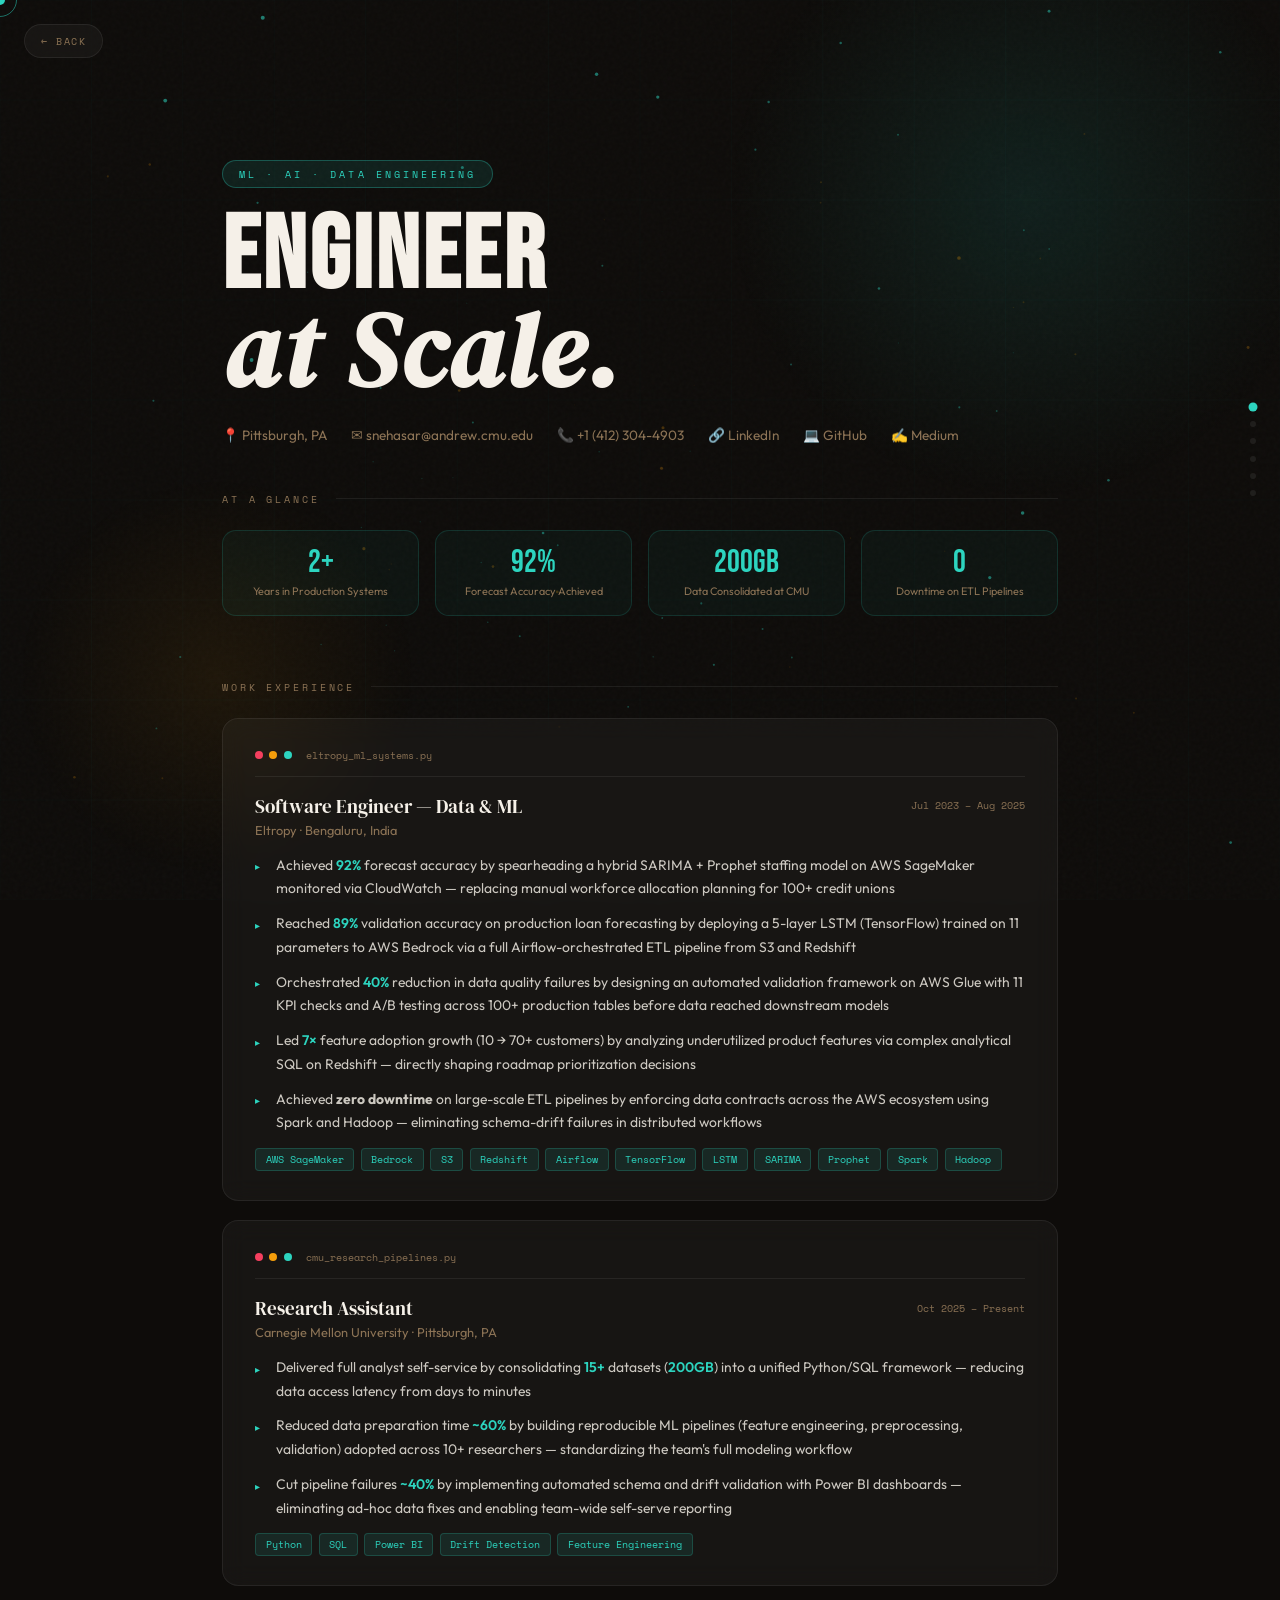
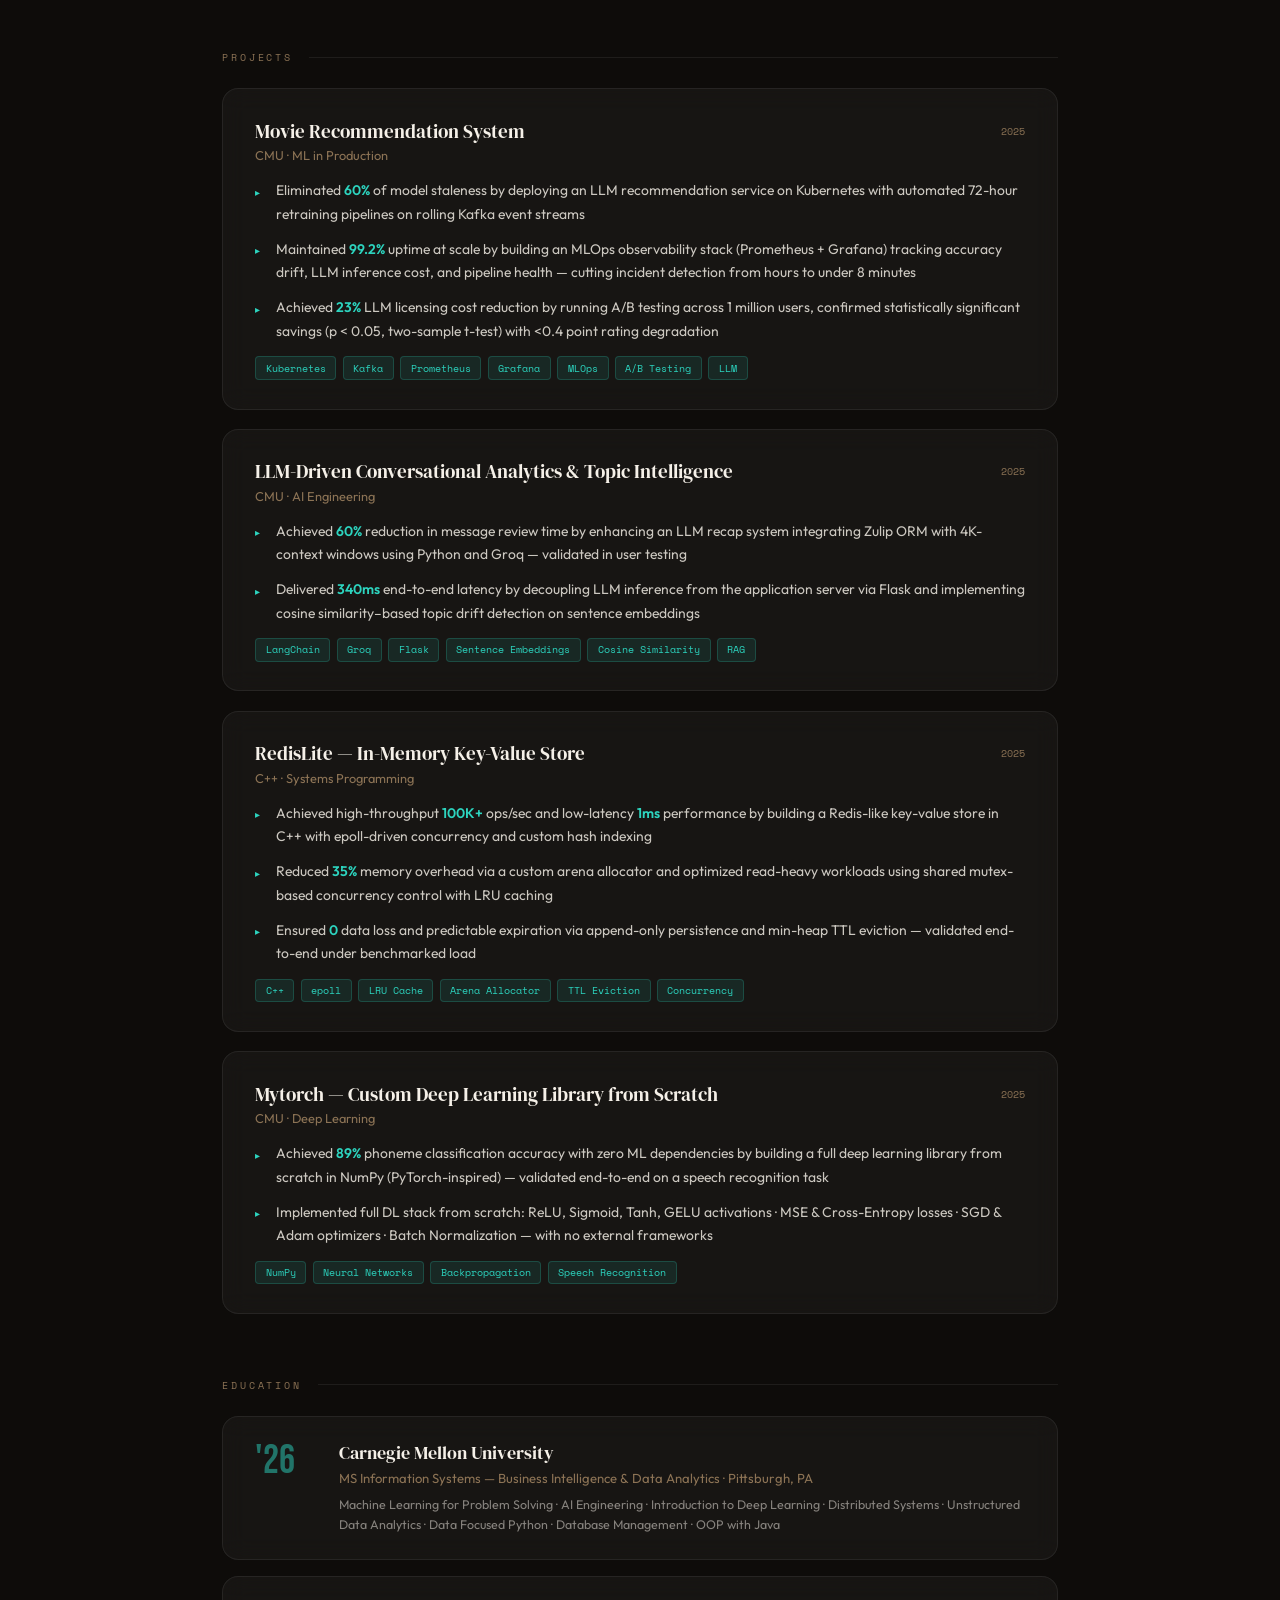
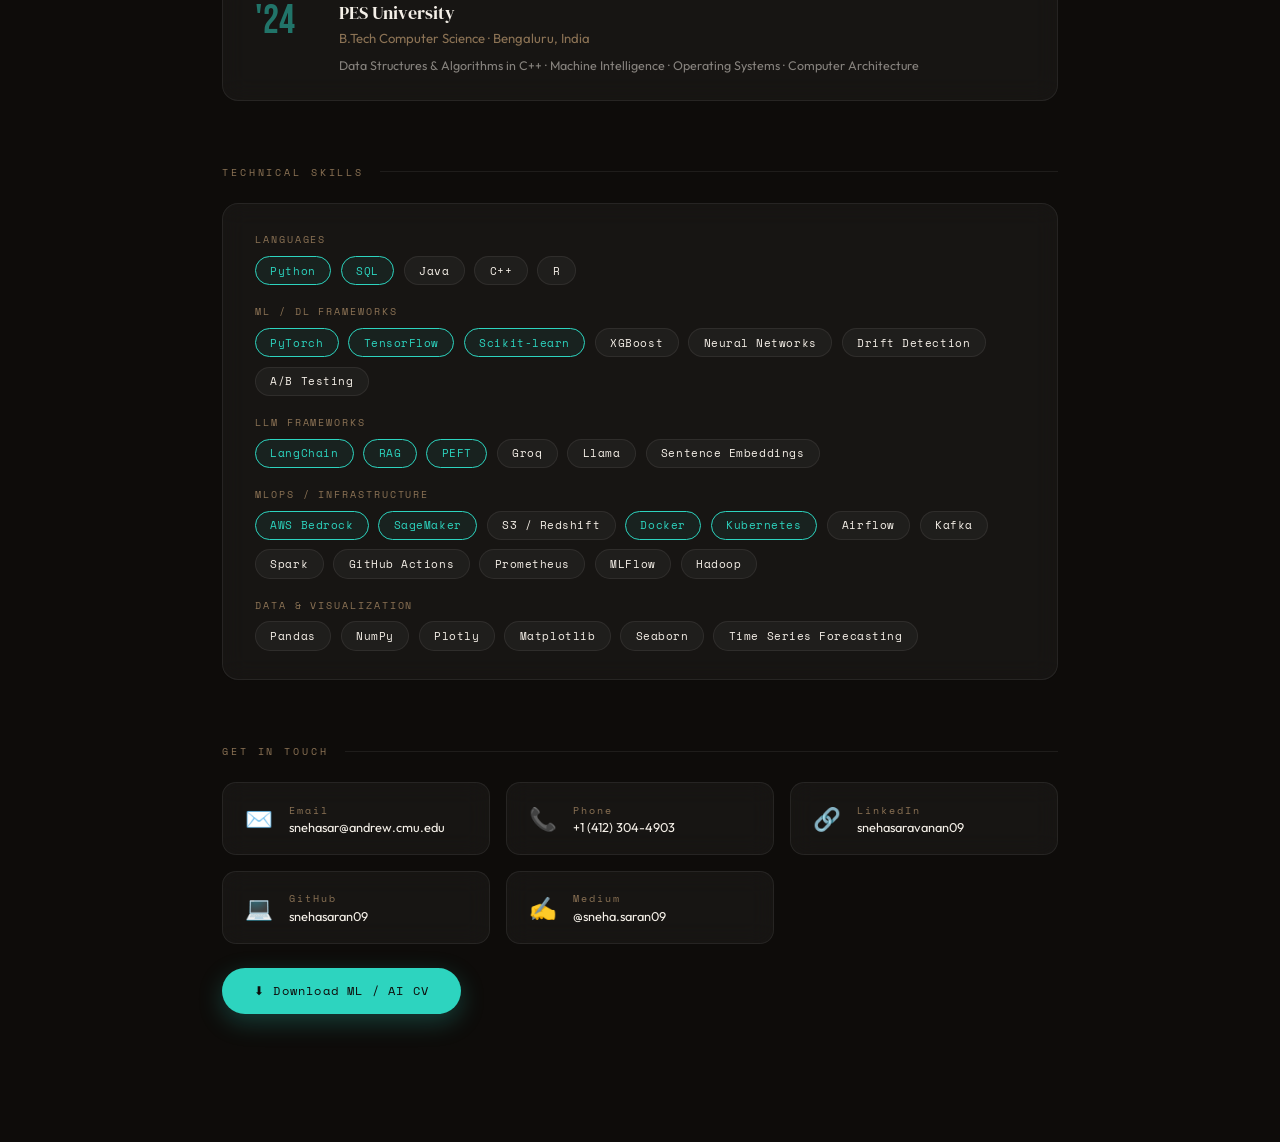
==== commit 2a15de65: "Updated the css part" ====
--- a/ml.html
+++ b/ml.html
@@ -246,7 +246,7 @@
         <div class="card-date">2025</div>
       </div>
       <ul>
-        <li>Achieved high-throughput (<strong class="hi">100K+</strong> ops/sec) and low-latency (<strong class="hi">&lt;1ms</strong>) performance by building a Redis-like key-value store in C++ with epoll-driven concurrency and custom hash indexing</li>
+        <li>Achieved high-throughput <strong class="hi">100K+</strong> ops/sec and low-latency <strong class="hi">1ms</strong> performance by building a Redis-like key-value store in C++ with epoll-driven concurrency and custom hash indexing</li>
         <li>Reduced <strong class="hi">35%</strong> memory overhead via a custom arena allocator and optimized read-heavy workloads using shared mutex-based concurrency control with LRU caching</li>
         <li>Ensured <strong class="hi">0</strong> data loss and predictable expiration via append-only persistence and min-heap TTL eviction — validated end-to-end under benchmarked load</li>
       </ul>
--- a/css/shared.css
+++ b/css/shared.css
@@ -143,18 +143,24 @@
   white-space: nowrap; padding-top: 0.3rem;
 }
 .card ul {
-  list-style: none; display: flex; flex-direction: column; gap: 0.6rem;
+  list-style: none; display: flex; flex-direction: column; gap: 0.7rem;
 }
 .card ul li {
-  font-size: 0.87rem; line-height: 1.6; color: rgba(245,240,232,0.8);
-  display: flex; gap: 0.7rem; align-items: flex-start;
+  font-size: 0.87rem; line-height: 1.7; color: rgba(245,240,232,0.82);
+  padding-left: 1.3rem;
+  position: relative;
 }
 .card ul li::before {
   content: '▸';
   color: var(--accent);
-  font-size: 0.7rem;
-  margin-top: 0.3rem;
-  flex-shrink: 0;
+  font-size: 0.62rem;
+  position: absolute;
+  left: 0;
+  top: 0.35rem;
+}
+.hi {
+  color: var(--accent);
+  font-weight: 600;
 }
 
 /* SKILLS PILLS */
@@ -267,4 +273,4 @@
   .page-nav { display: none; }
   .edu-card { flex-direction: column; }
   .edu-year { font-size: 1.8rem; }
-}
+}
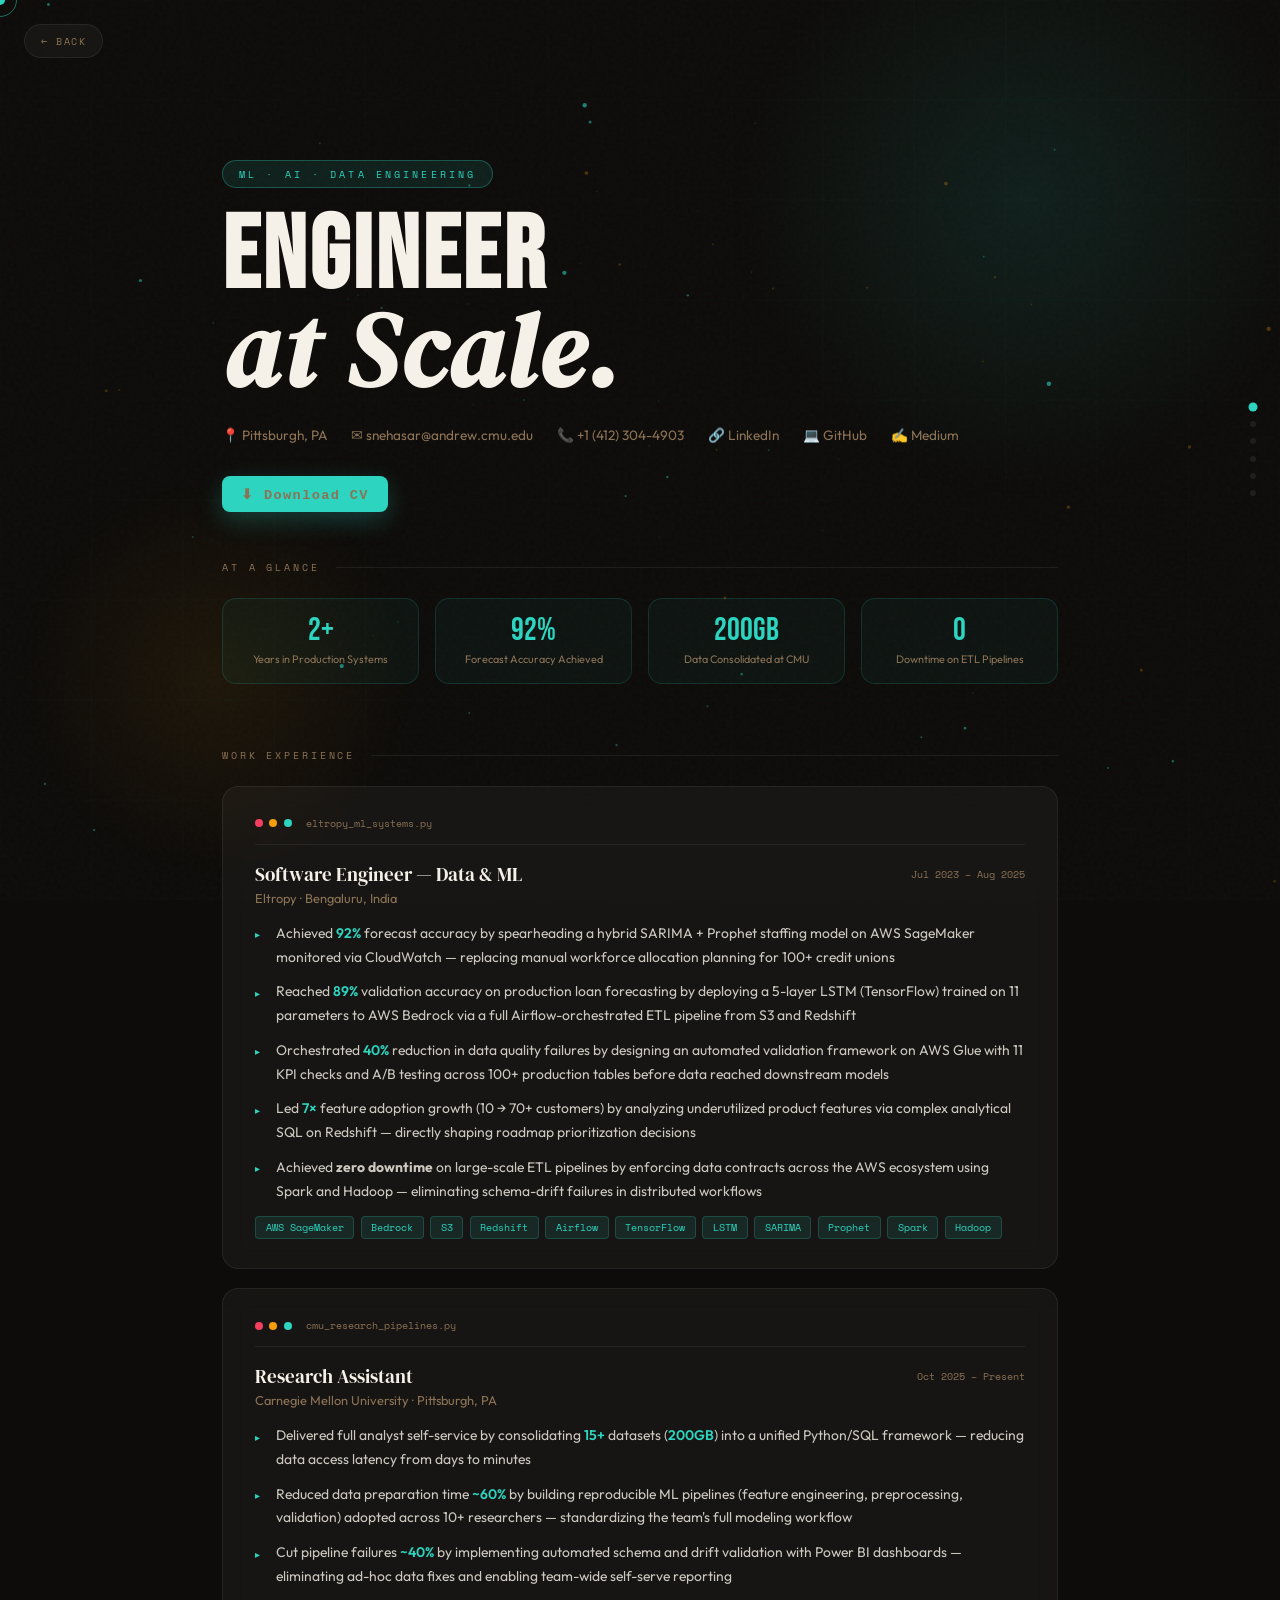
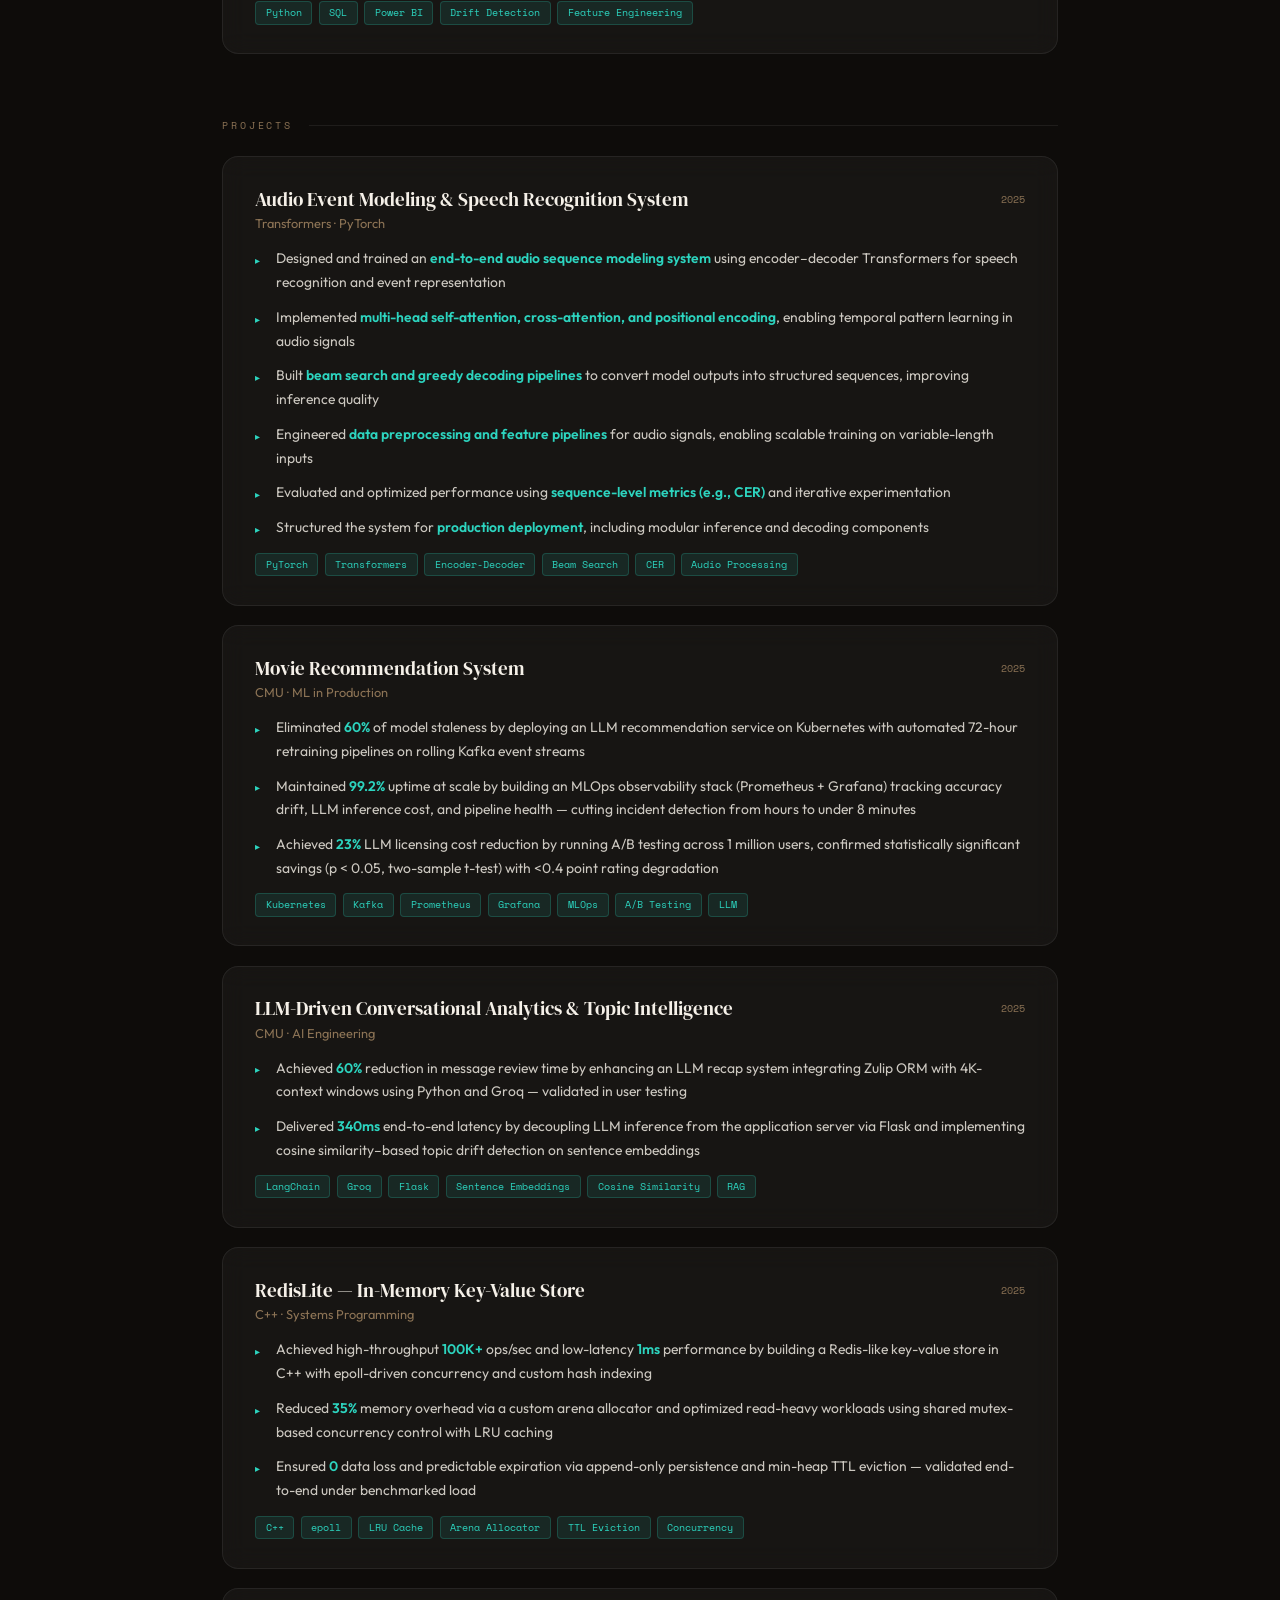
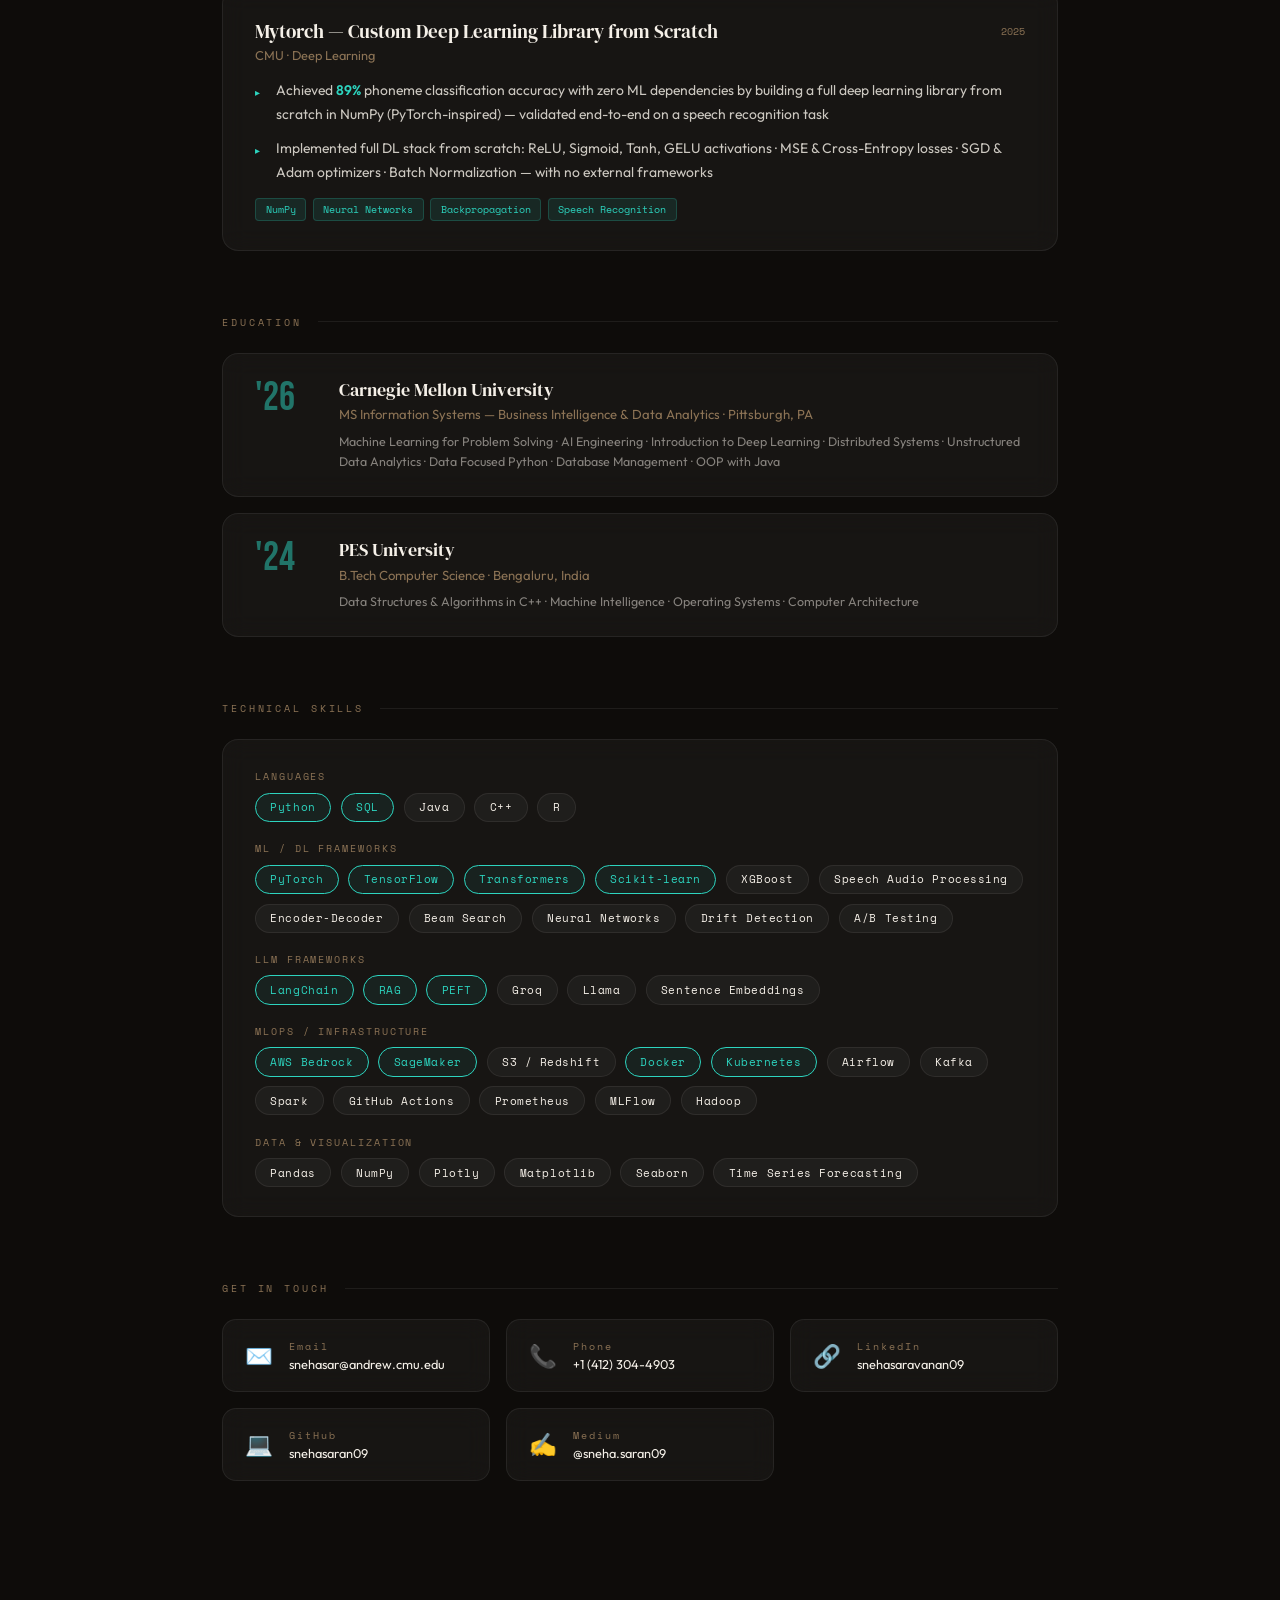
==== commit e89a68a9: "updated html files with download cv & new projects" ====
--- a/ml.html
+++ b/ml.html
@@ -20,8 +20,23 @@
     .contact-card:hover { border-color: var(--accent); box-shadow: 0 8px 30px var(--accent-glow); }
     .card:hover { border-color: rgba(45,212,191,0.2); box-shadow: 0 12px 40px rgba(45,212,191,0.07); }
     .page-tag { background: rgba(45,212,191,0.1); color: var(--accent); border: 1px solid rgba(45,212,191,0.3); }
-    .download-btn { background: var(--accent); color: #0E0C0A; box-shadow: 0 8px 24px rgba(45,212,191,0.25); }
-    .download-btn:hover { box-shadow: 0 16px 40px rgba(45,212,191,0.35); }
+    
+    /* Hero Download Button Adjustment */
+    .download-btn { 
+      background: var(--accent); 
+      color: #0E0C0A; 
+      box-shadow: 0 8px 24px rgba(45,212,191,0.25);
+      display: inline-flex;
+      align-items: center;
+      padding: 0.6rem 1.2rem;
+      border-radius: 8px;
+      font-weight: 600;
+      text-decoration: none;
+      transition: all 0.3s ease;
+      font-size: 0.85rem;
+      margin-top: 0.5rem;
+    }
+    .download-btn:hover { box-shadow: 0 16px 40px rgba(45,212,191,0.35); transform: translateY(-2px); }
 
     /* Code-style badges */
     .tech-tag {
@@ -97,7 +112,6 @@
 
 <main>
 
-  <!-- HERO -->
   <section id="hero" class="page-hero">
     <span class="page-tag">ML · AI · Data Engineering</span>
     <h1>Engineer<br/><em>at Scale.</em></h1>
@@ -108,10 +122,13 @@
       <a href="https://www.linkedin.com/in/snehasaravanan09/" target="_blank">🔗 LinkedIn</a>
       <a href="https://github.com/snehasaran09" target="_blank">💻 GitHub</a>
       <a href="https://medium.com/@sneha.saran09" target="_blank">✍️ Medium</a>
-    </div>
-  </section>
-
-  <!-- SNAPSHOT -->
+      <br>
+      <a href="assets/Sneha_Saravanan_ML.pdf" download class="download-btn">
+        ⬇ Download CV
+      </a>
+    </div>
+  </section>
+
   <section class="section observe">
     <div class="section-label">At a Glance</div>
     <div class="stat-row">
@@ -122,7 +139,6 @@
     </div>
   </section>
 
-  <!-- EXPERIENCE -->
   <section id="experience" class="section observe">
     <div class="section-label">Work Experience</div>
 
@@ -187,9 +203,34 @@
     </div>
   </section>
 
-  <!-- PROJECTS -->
   <section id="projects" class="section observe">
     <div class="section-label">Projects</div>
+
+    <div class="card">
+      <div class="card-header">
+        <div>
+          <div class="card-title">Audio Event Modeling & Speech Recognition System</div>
+          <div class="card-sub">Transformers · PyTorch</div>
+        </div>
+        <div class="card-date">2025</div>
+      </div>
+      <ul>
+        <li>Designed and trained an <strong class="hi">end-to-end audio sequence modeling system</strong> using encoder–decoder Transformers for speech recognition and event representation</li>
+        <li>Implemented <strong class="hi">multi-head self-attention, cross-attention, and positional encoding</strong>, enabling temporal pattern learning in audio signals</li>
+        <li>Built <strong class="hi">beam search and greedy decoding pipelines</strong> to convert model outputs into structured sequences, improving inference quality</li>
+        <li>Engineered <strong class="hi">data preprocessing and feature pipelines</strong> for audio signals, enabling scalable training on variable-length inputs</li>
+        <li>Evaluated and optimized performance using <strong class="hi">sequence-level metrics (e.g., CER)</strong> and iterative experimentation</li>
+        <li>Structured the system for <strong class="hi">production deployment</strong>, including modular inference and decoding components</li>
+      </ul>
+      <div class="tech-tags">
+        <span class="tech-tag">PyTorch</span>
+        <span class="tech-tag">Transformers</span>
+        <span class="tech-tag">Encoder-Decoder</span>
+        <span class="tech-tag">Beam Search</span>
+        <span class="tech-tag">CER</span>
+        <span class="tech-tag">Audio Processing</span>
+      </div>
+    </div>
 
     <div class="card">
       <div class="card-header">
@@ -281,7 +322,6 @@
     </div>
   </section>
 
-  <!-- EDUCATION -->
   <section id="education" class="section observe">
     <div class="section-label">Education</div>
 
@@ -304,7 +344,6 @@
     </div>
   </section>
 
-  <!-- SKILLS -->
   <section id="skills" class="section observe">
     <div class="section-label">Technical Skills</div>
     <div class="card">
@@ -324,8 +363,12 @@
           <div class="skills-grid">
             <span class="pill highlight">PyTorch</span>
             <span class="pill highlight">TensorFlow</span>
+            <span class="pill highlight">Transformers</span>
             <span class="pill highlight">Scikit-learn</span>
             <span class="pill">XGBoost</span>
+            <span class="pill">Speech Audio Processing</span>
+            <span class="pill">Encoder-Decoder</span>
+            <span class="pill">Beam Search</span>
             <span class="pill">Neural Networks</span>
             <span class="pill">Drift Detection</span>
             <span class="pill">A/B Testing</span>
@@ -374,7 +417,6 @@
     </div>
   </section>
 
-  <!-- CONTACT -->
   <section id="contact" class="section observe">
     <div class="section-label">Get In Touch</div>
     <div class="contact-grid">
@@ -414,9 +456,6 @@
         </div>
       </a>
     </div>
-    <a href="assets/Sneha_Saravanan_ML.pdf" download class="download-btn">
-      ⬇ Download ML / AI CV
-    </a>
   </section>
 
 </main>
@@ -426,4 +465,4 @@
   initPage('#2DD4BF', 'rgba(45,212,191,0.1)');
 </script>
 </body>
-</html>
+</html>
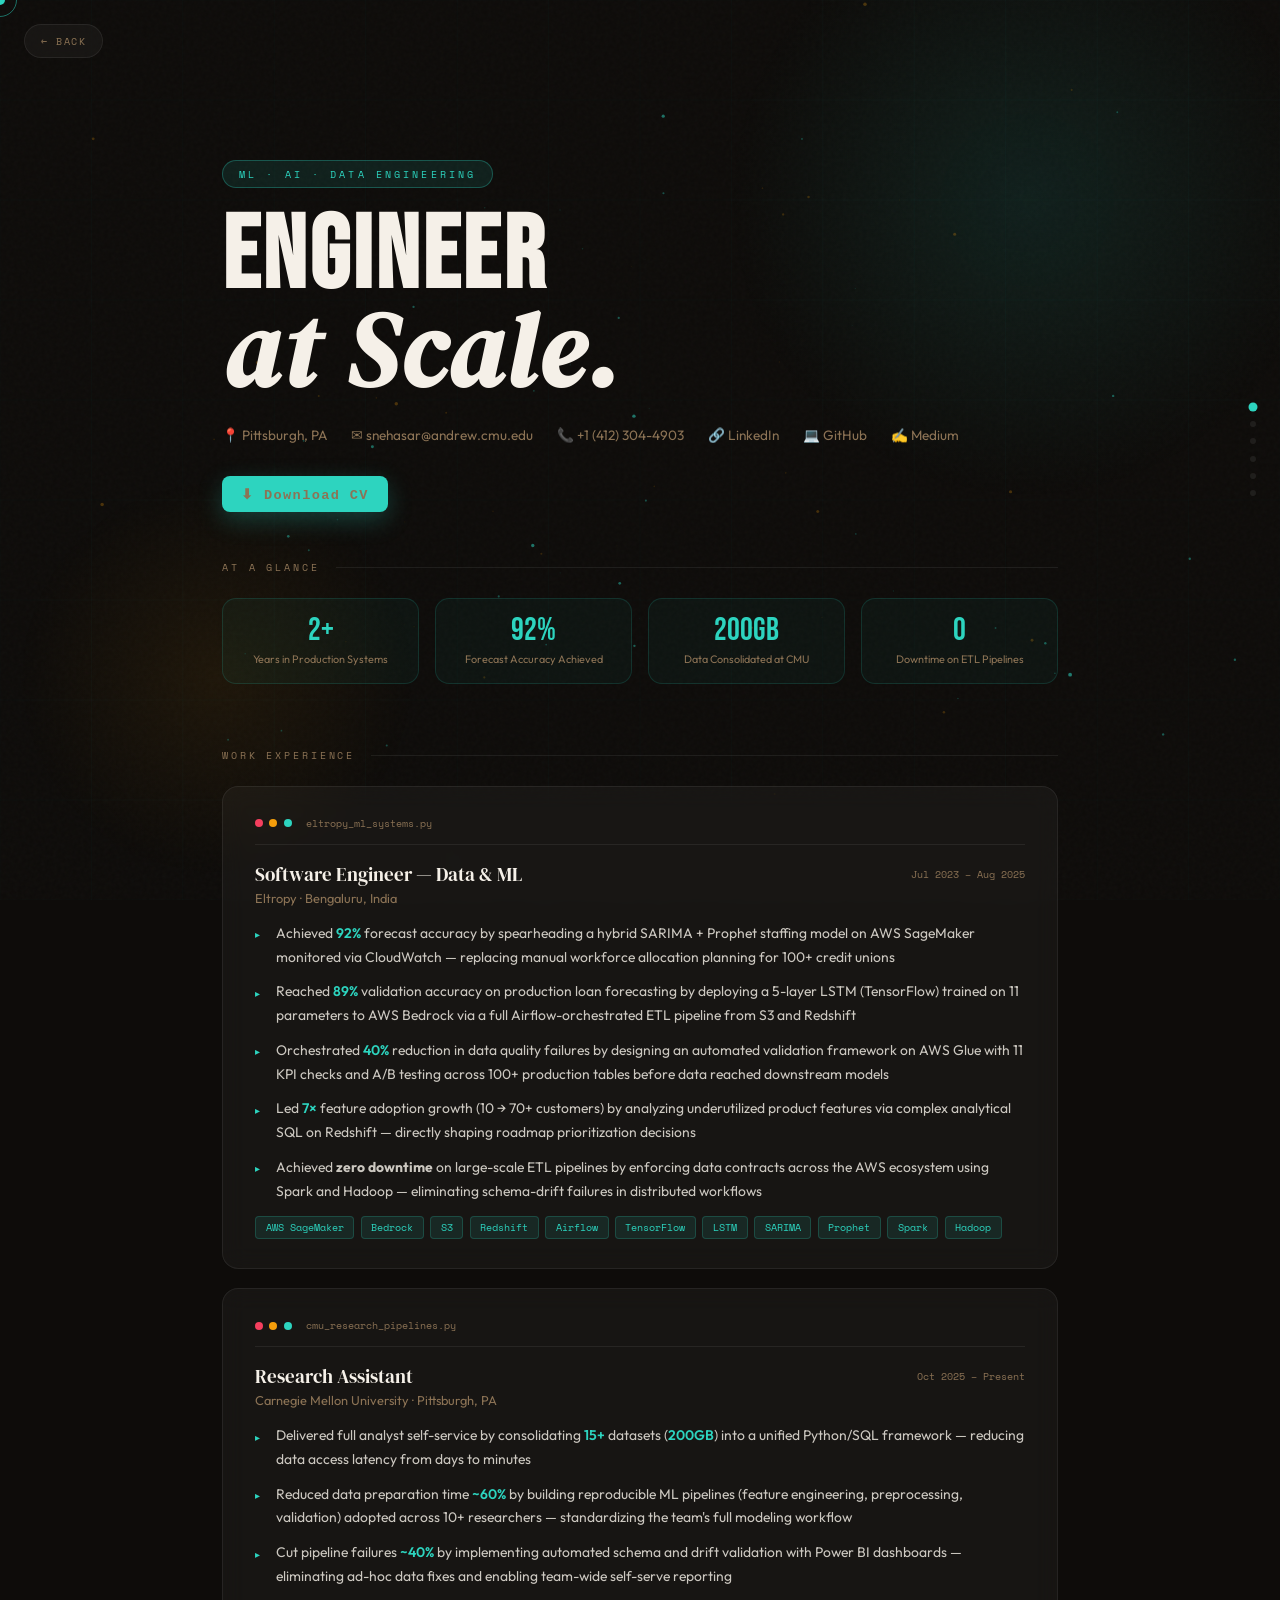
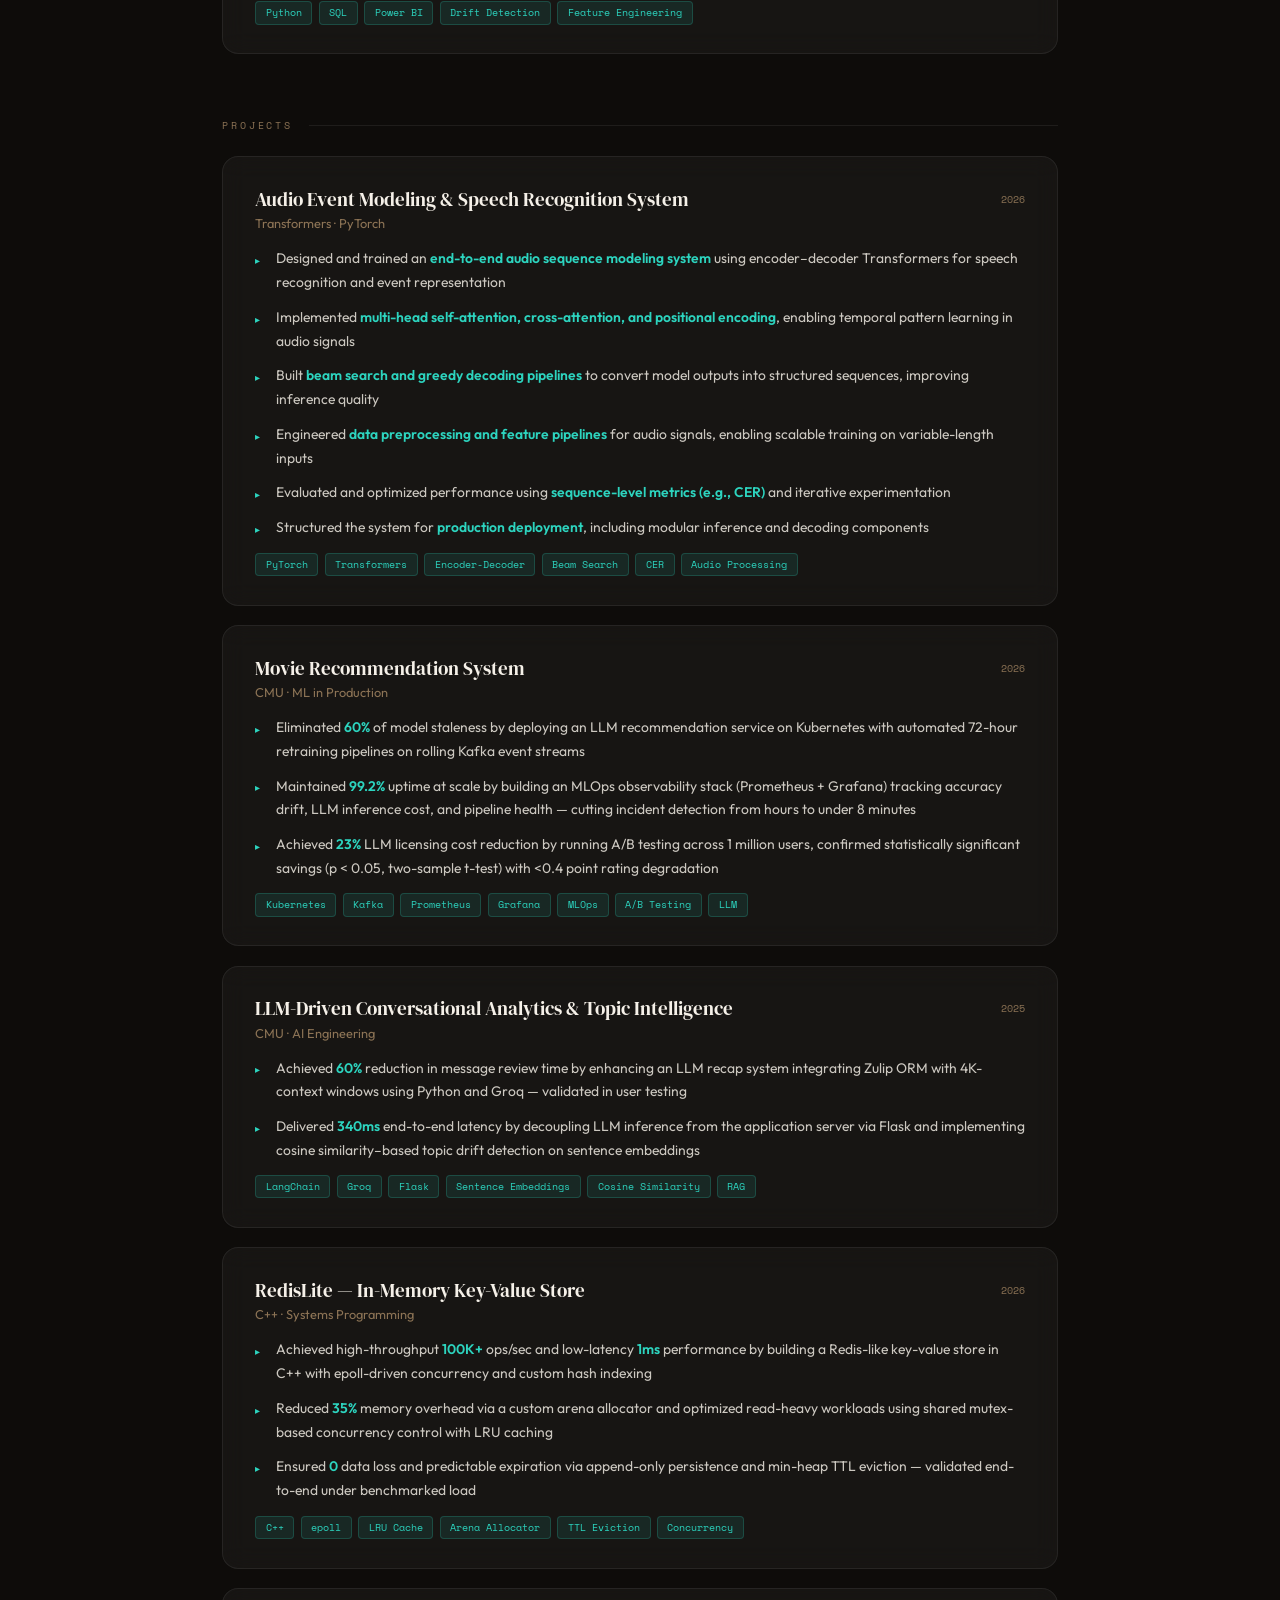
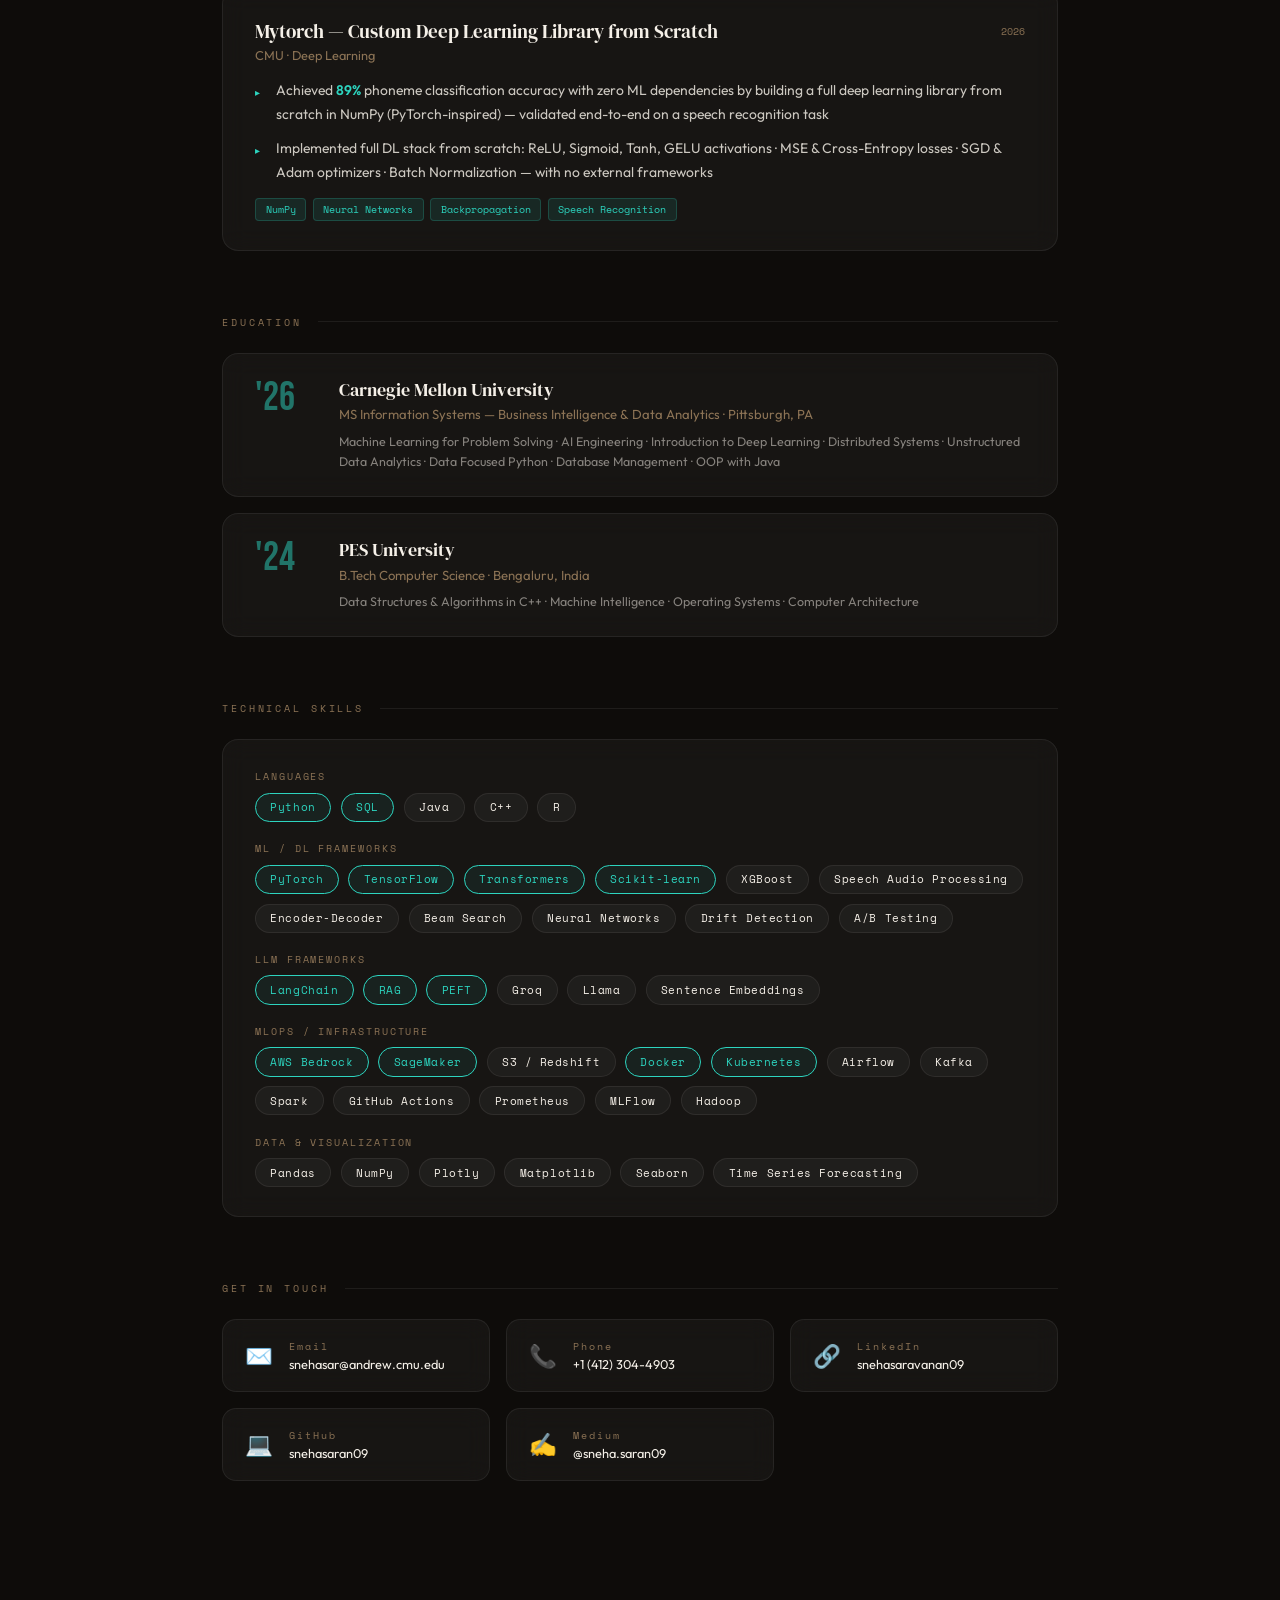
==== commit 4d375287: "Update ml.html" ====
--- a/ml.html
+++ b/ml.html
@@ -212,7 +212,7 @@
           <div class="card-title">Audio Event Modeling & Speech Recognition System</div>
           <div class="card-sub">Transformers · PyTorch</div>
         </div>
-        <div class="card-date">2025</div>
+        <div class="card-date">2026</div>
       </div>
       <ul>
         <li>Designed and trained an <strong class="hi">end-to-end audio sequence modeling system</strong> using encoder–decoder Transformers for speech recognition and event representation</li>
@@ -238,7 +238,7 @@
           <div class="card-title">Movie Recommendation System</div>
           <div class="card-sub">CMU · ML in Production</div>
         </div>
-        <div class="card-date">2025</div>
+        <div class="card-date">2026</div>
       </div>
       <ul>
         <li>Eliminated <strong class="hi">60%</strong> of model staleness by deploying an LLM recommendation service on Kubernetes with automated 72-hour retraining pipelines on rolling Kafka event streams</li>
@@ -284,7 +284,7 @@
           <div class="card-title">RedisLite — In-Memory Key-Value Store</div>
           <div class="card-sub">C++ · Systems Programming</div>
         </div>
-        <div class="card-date">2025</div>
+        <div class="card-date">2026</div>
       </div>
       <ul>
         <li>Achieved high-throughput <strong class="hi">100K+</strong> ops/sec and low-latency <strong class="hi">1ms</strong> performance by building a Redis-like key-value store in C++ with epoll-driven concurrency and custom hash indexing</li>
@@ -307,7 +307,7 @@
           <div class="card-title">Mytorch — Custom Deep Learning Library from Scratch</div>
           <div class="card-sub">CMU · Deep Learning</div>
         </div>
-        <div class="card-date">2025</div>
+        <div class="card-date">2026</div>
       </div>
       <ul>
         <li>Achieved <strong class="hi">89%</strong> phoneme classification accuracy with zero ML dependencies by building a full deep learning library from scratch in NumPy (PyTorch-inspired) — validated end-to-end on a speech recognition task</li>
@@ -465,4 +465,4 @@
   initPage('#2DD4BF', 'rgba(45,212,191,0.1)');
 </script>
 </body>
-</html>+</html>
